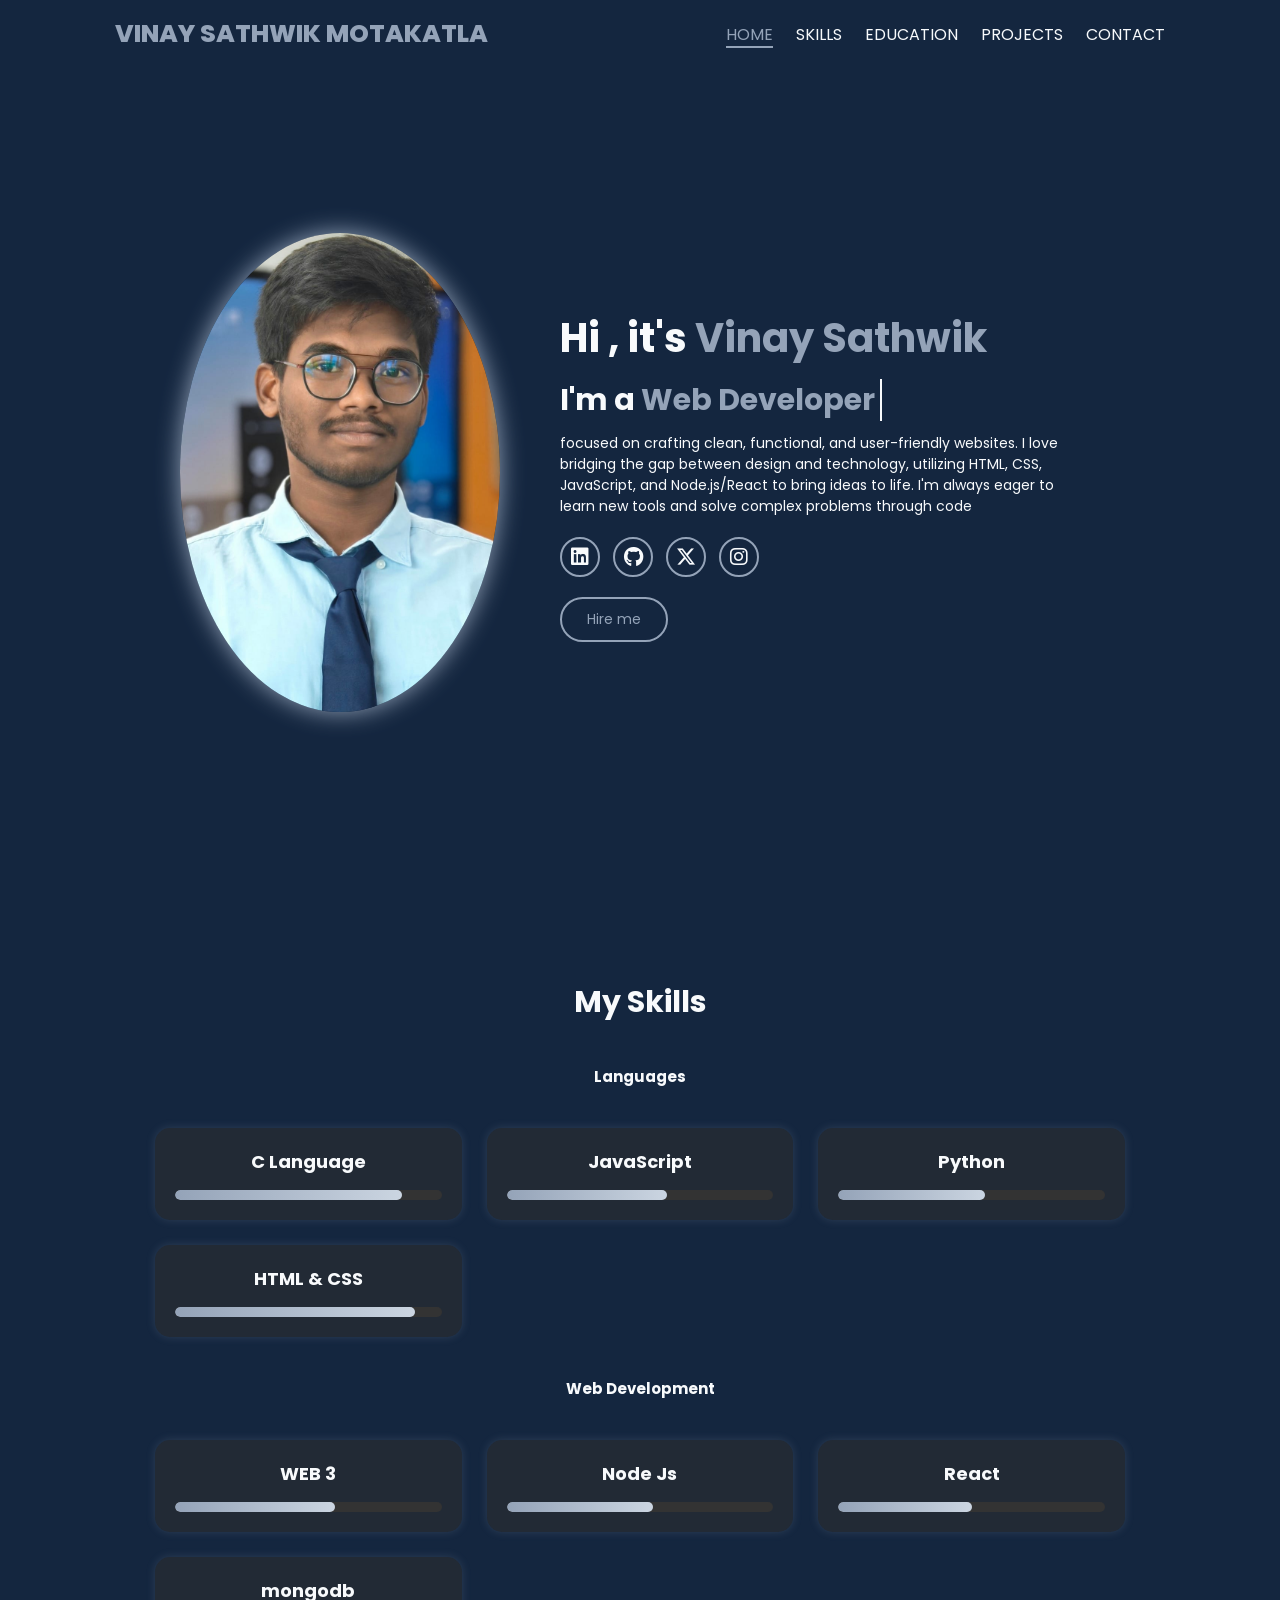
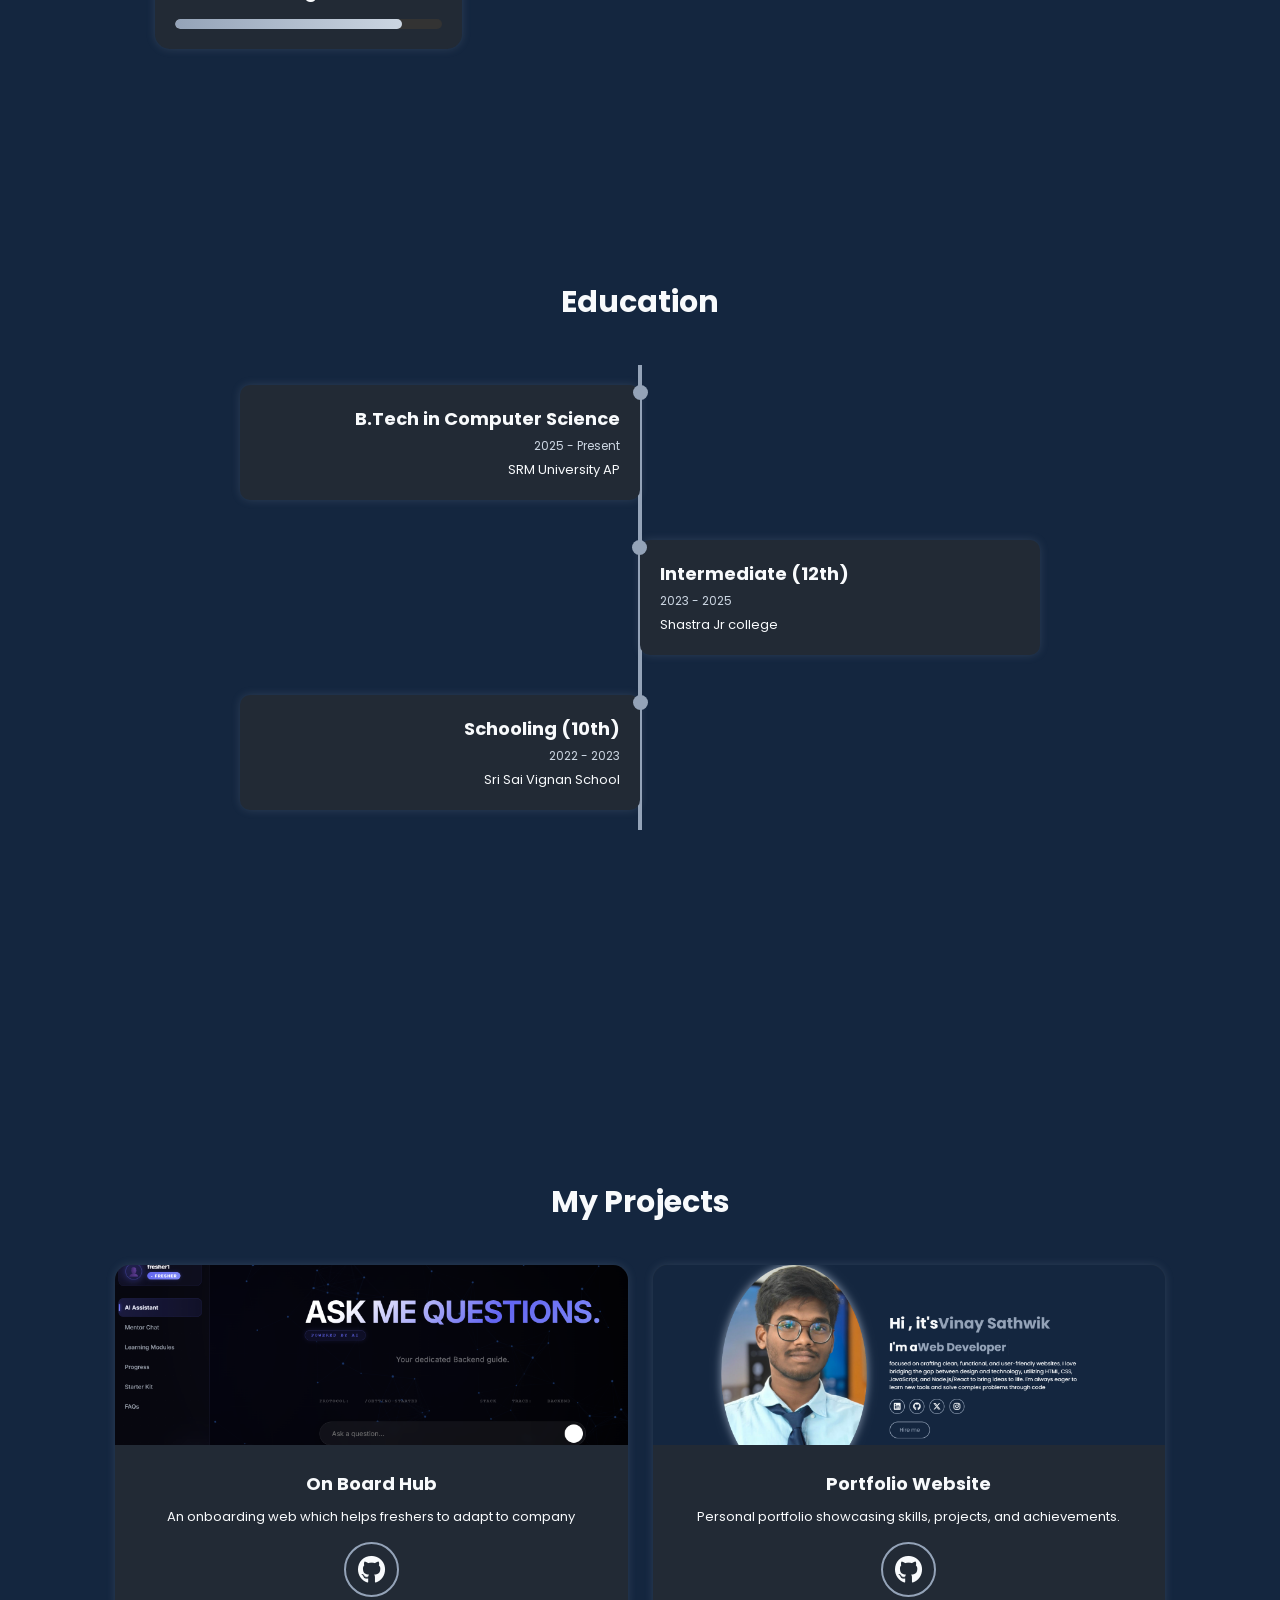
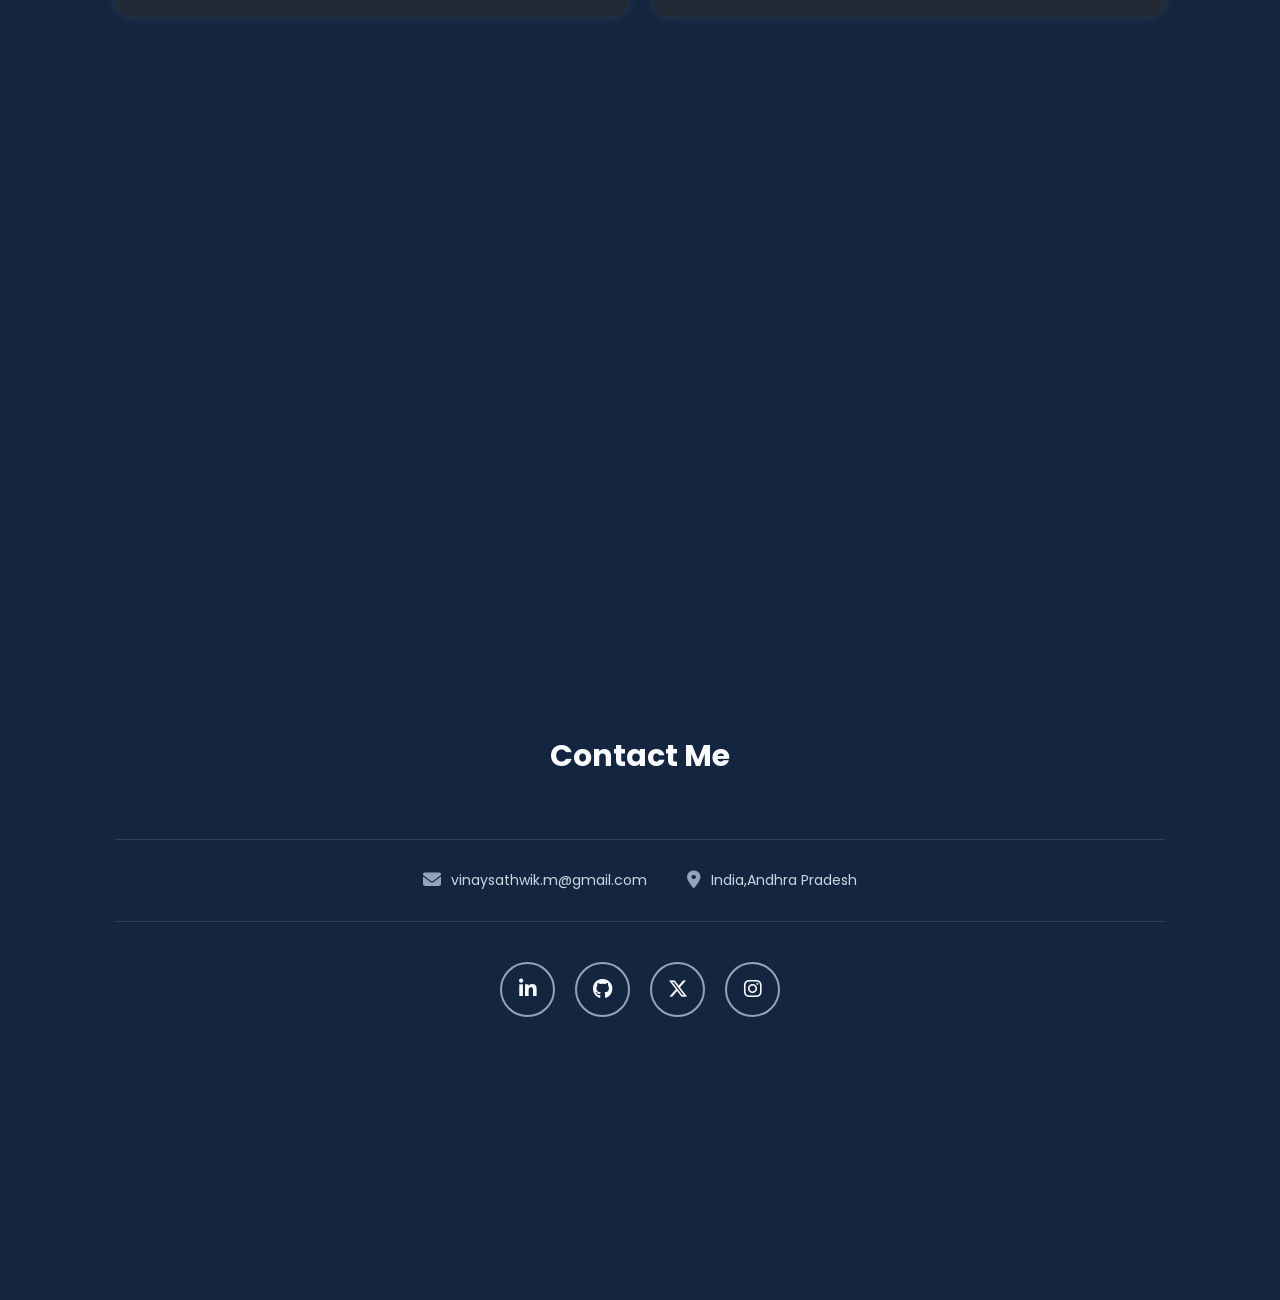
==== home.html @ af3726bc "adding portfolio" ====
<!DOCTYPE html>
<html lang="en">

<head>
    <meta charset="UTF-8">
    <meta name="viewport" content="width=device-width">
    <link href="https://fonts.googleapis.com/css2?family=Poppins:wght@300;400;500;600;700;800&display=swap"
        rel="stylesheet">
    <link rel="stylesheet" href="style.css">
    <link rel="stylesheet" href="https://cdnjs.cloudflare.com/ajax/libs/font-awesome/6.5.1/css/all.min.css">
    <title>VINAYSATHWIK_portfolio</title>
</head>

<body>
    <header>
        <a href="index.html" class="logo">VINAY SATHWIK MOTAKATLA</a>
        <i class="fa-solid fa-bars" id="menu-icon"></i>
        <nav class="navbar">
            <a href="#home" class="active">HOME</a>
            <a href="#skills">SKILLS</a>
            <a href="#education">EDUCATION</a>
            <a href="#projects">PROJECTS</a>
            <a href="#contact">CONTACT</a>
        </nav>
    </header>
    <section class="home" id="home">
        <div class="home-img">
            <img class="img" src="PASS.jpeg" alt="">
        </div>
        <div class="home-content">
            <h1>Hi , it's <span>Vinay Sathwik</span></h1>
            <h3 class="typing-text">I'm a <span></spa></h3>
            <p>focused on crafting clean, functional, and user-friendly websites. I love bridging the gap between design
                and technology, utilizing HTML, CSS, JavaScript, and Node.js/React to bring ideas to life. I'm always
                eager to learn new tools and solve complex problems through code</p>
            <div class="social-icon">
                <a href="https://www.linkedin.com/in/motakatla-vinay-sathwik-387b94392/"><i class="fa-brands fa-linkedin"></i></a>
                <a href="https://github.com/vinaysathwik-ai"><i class="fa-brands fa-github"></i></a>
                <a href="https://x.com/VinaySathwik975"><i class="fa-brands fa-x-twitter"></i></a>
                <a href="https://www.instagram.com/vinay_sathwik_m/"><i class="fa-brands fa-instagram"></i></a>
            </div>
            <a href="https://www.linkedin.com/in/motakatla-vinay-sathwik-387b94392/" class="btn">Hire me</a>
        </div>
    </section>
    <section class="skills animate-on-scroll" id="skills">
        <h1 class="heading">My Skills</h1>
        <h1>Languages</h1>
        <div class="skills-container">

            <div class="skill-card">
                <h3>C Language</h3>
                <div class="progress-bar">
                    <div class="progress" style="width: 85%;"></div>
                </div>
            </div>

            <div class="skill-card">
                <h3>JavaScript</h3>
                <div class="progress-bar">
                    <div class="progress" style="width: 60%;"></div>
                </div>
            </div>

            <div class="skill-card">
                <h3>Python</h3>
                <div class="progress-bar">
                    <div class="progress" style="width: 55%;"></div>
                </div>
            </div>

            <div class="skill-card">
                <h3>HTML & CSS</h3>
                <div class="progress-bar">
                    <div class="progress" style="width: 90%;"></div>
                </div>
            </div>

        </div>
        <h1>Web Development</h1>
        <div class="skills-container">

            <div class="skill-card">
                <h3>WEB 3</h3>
                <div class="progress-bar">
                    <div class="progress" style="width: 60%;"></div>
                </div>
            </div>

            <div class="skill-card">
                <h3>Node Js</h3>
                <div class="progress-bar">
                    <div class="progress" style="width: 55%;"></div>
                </div>
            </div>

            <div class="skill-card">
                <h3>React</h3>
                <div class="progress-bar">
                    <div class="progress" style="width: 50%;"></div>
                </div>
            </div>

            <div class="skill-card">
                <h3>mongodb</h3>
                <div class="progress-bar">
                    <div class="progress" style="width: 85%;"></div>
                </div>
            </div>

        </div>
    </section>
    <section class="education animate-on-scroll" id="education">
        <h1 class="heading">Education</h1>

        <div class="timeline">

            <div class="timeline-item">
                <div class="timeline-content">
                    <h3>B.Tech in Computer Science</h3>
                    <span>2025 - Present</span>
                    <p>SRM University AP</p>
                </div>
            </div>

            <div class="timeline-item">
                <div class="timeline-content">
                    <h3>Intermediate (12th)</h3>
                    <span>2023 - 2025</span>
                    <p>Shastra Jr college</p>
                </div>
            </div>

            <div class="timeline-item">
                <div class="timeline-content">
                    <h3>Schooling (10th)</h3>
                    <span>2022 - 2023</span>
                    <p>Sri Sai Vignan School</p>
                </div>
            </div>

        </div>
    </section>
    <section class="projects animate-on-scroll" id="projects">
        <h1 class="heading">My Projects</h1>

        <div class="projects-container">

            <div class="project-card">
                <img src="image copy 2.png" alt="">
                <div class="project-content">
                    <h3>On Board Hub</h3>
                    <p>An onboarding web which helps freshers to adapt to company</p>
                    <div class="project-buttons">
                        <a href="#" class="github-btn"><i class="fa-brands fa-github"></i></a>
                    </div>
                </div>
            </div>

            <div class="project-card">
                <img src="image.png" alt="">
                <div class="project-content">
                    <h3>Portfolio Website</h3>
                    <p>Personal portfolio showcasing skills, projects, and achievements.</p>
                    <div class="project-buttons">
                        <a href="#" class="github-btn"><i class="fa-brands fa-github"></i></a>
                    </div>
                </div>
            </div>

        </div>
    </section>
    <section class="contact animate-on-scroll" id="contact">
        <h1 class="heading">Contact Me</h1>
        <div class="contact-bottom">

            <div class="contact-box">
                <i class="fa-solid fa-envelope"></i>
                <p>vinaysathwik.m@gmail.com</p>
            </div>

            <div class="contact-box">
                <i class="fa-solid fa-location-dot"></i>
                <p>India,Andhra Pradesh</p>
            </div>

        </div>
        <div class="contact-social">
            <a href="https://www.linkedin.com/in/motakatla-vinay-sathwik-387b94392/"><i class="fa-brands fa-linkedin-in"></i></a>
            <a href="https://github.com/vinaysathwik-ai"><i class="fa-brands fa-github"></i></a>
            <a href="https://x.com/VinaySathwik975"><i class="fa-brands fa-x-twitter"></i></a>
            <a href="https://www.instagram.com/vinay_sathwik_m/"><i class="fa-brands fa-instagram"></i></a>
        </div>
    </section>
    <script>
        // Scroll reveal animations
        const observer = new IntersectionObserver((entries) => {
            entries.forEach((entry) => {
                if (entry.isIntersecting) {
                    entry.target.classList.add('show-animate');
                }
            });
        });

        const hiddenElements = document.querySelectorAll('.animate-on-scroll');
        hiddenElements.forEach((el) => observer.observe(el));

        // Dynamic Active Nav Link
        let sections = document.querySelectorAll('section');
        let navLinks = document.querySelectorAll('header nav a');
        let menuIcon = document.querySelector('#menu-icon');
        let navbar = document.querySelector('.navbar');

        menuIcon.onclick = () => {
            menuIcon.classList.toggle('fa-xmark');
            navbar.classList.toggle('active');
        };

        window.onscroll = () => {
            let top = window.scrollY;

            // Close mobile menu on scroll
            menuIcon.classList.remove('fa-xmark');
            navbar.classList.remove('active');

            sections.forEach(sec => {
                let offset = sec.offsetTop - 200; // offset slightly to trigger right before it centers
                let height = sec.offsetHeight;
                let id = sec.getAttribute('id');

                if (top >= offset && top < offset + height) {
                    navLinks.forEach(links => {
                        links.classList.remove('active');
                    });

                    let activeLink = document.querySelector('header nav a[href*=' + id + ']');
                    if (activeLink) {
                        activeLink.classList.add('active');
                    }
                }
            });
        };
    </script>
</body>

</html>
---- style.css ----
/* RESET */
:root {
    --bg-color: #14263f; /* Deep slate mist */
    --second-bg-color: #222a35; /* Slate gray mist */
    --text-color: #F8FAFC; /* Platinum var(--text-color) */
    --main-color: #94A3B8; /* Platinum */
    --secondary-color: #CBD5E1; /* Light platinum */
    --glow-color: rgba(148, 163, 184, 0.6);
    --card-glow: rgba(148, 163, 184, 0.2);
    --border-color: #334155;
}

* {
    margin: 0;
    padding: 0;
    box-sizing: border-box;
    text-decoration: none;
    border: none;
    outline: none;
    font-family: "Poppins", sans-serif;
}

html {
    font-size: 62.5%;
    scroll-behavior: smooth;
}

body {
    width: 100%;
    min-height: 100vh;
    overflow-x: hidden;
    background-color: var(--bg-color);
    color: var(--text-color);
}

/* ANIMATIONS */
@keyframes slideDownHead {
    0% { opacity: 0; transform: translateY(-30px); }
    100% { opacity: 1; transform: translateY(0); }
}

@keyframes slideInLeft {
    0% { opacity: 0; transform: translateX(-50px); }
    100% { opacity: 1; transform: translateX(0); }
}

@keyframes fadeRight {
    0% { opacity: 0; transform: translateX(-50px); }
    100% { opacity: 1; transform: translateX(0); }
}

@keyframes fadeLeft {
    0% { opacity: 0; transform: translateX(50px); }
    100% { opacity: 1; transform: translateX(0); }
}

@keyframes zoomInLoad {
    0% { opacity: 0; transform: scale(0.6); }
    100% { opacity: 1; transform: scale(1); }
}

/* HEADER */
header {
    position: fixed;
    top: 0;
    left: 0;
    width: 100%;
    padding: 1.5rem 9%;
    background-color: var(--bg-color);
    display: flex;
    justify-content: space-between;
    align-items: center;
    z-index: 100;
}

#menu-icon {
    font-size: 3.6rem;
    color: var(--text-color);
    cursor: pointer;
    display: none;
}

.logo {
    font-size: 2.5rem;
    color: var(--main-color);
    font-weight: 800;
    transition: 0.3s;
    opacity: 0;
    animation: slideInLeft 1s ease forwards;
}

.logo:hover {
    color: #0093fc;
    transform: scale(1.1);
}

nav a {
    font-size: 1.6rem;
    color: var(--text-color);
    margin-left: 2rem;
    transition: 0.3s;
    opacity: 0;
    animation: slideDownHead 0.5s ease forwards;
}

nav a:nth-child(1) { animation-delay: 0.1s; }
nav a:nth-child(2) { animation-delay: 0.2s; }
nav a:nth-child(3) { animation-delay: 0.3s; }
nav a:nth-child(4) { animation-delay: 0.4s; }
nav a:nth-child(5) { animation-delay: 0.5s; }

nav a:hover,
nav a.active {
    color: var(--main-color);
    border-bottom: 2px solid var(--main-color);
}

/* SECTION */
section {
    min-height: 100vh;
    padding: 10rem 9% 5rem;
}

/* HOME */
.home {
    display: flex;
    justify-content: center;
    align-items: center;
    gap: 6rem;
}

.home-content h1 {
    font-size: 4rem;
    opacity: 0;
    animation: fadeRight 1s ease forwards;
    animation-delay: 0.5s;
}

.home-content h3 {
    font-size: 3rem;
    margin: 1rem 0;
    opacity: 0;
    animation: fadeLeft 1s ease forwards;
    animation-delay: 0.8s;
}

.home-content p {
    font-size: 1.4rem;
    max-width: 500px;
    opacity: 0;
    animation: fadeRight 1s ease forwards;
    animation-delay: 1.1s;
}

span {
    color: var(--main-color);
}

/* IMAGE */
.home-img img {
    width: 25vw;
    margin-left: -4rem;
    border-radius: 50%;
    box-shadow: 0 0 25px var(--main-color);
    transition: 0.3s;
    opacity: 0;
    animation: zoomInLoad 1s ease forwards;
    animation-delay: 0.3s;
}

.home-img img:hover {
    transform: scale(1.05);
}

/* SOCIAL ICONS */
.social-icon a {
    display: inline-flex;
    justify-content: center;
    align-items: center;
    width: 4rem;
    height: 4rem;
    border: 2px solid var(--main-color);
    border-radius: 50%;
    margin: 2rem 1rem 2rem 0;
    color: var(--text-color);
    font-size: 2rem;
    transition: 0.3s;
    opacity: 0;
    animation: zoomInLoad 1s ease forwards;
}

.social-icon a:nth-child(1) { animation-delay: 1.4s; }
.social-icon a:nth-child(2) { animation-delay: 1.5s; }
.social-icon a:nth-child(3) { animation-delay: 1.6s; }
.social-icon a:nth-child(4) { animation-delay: 1.7s; }

.social-icon a:hover {
    background-color: var(--main-color);
    color: var(--bg-color);
    transform: translateY(-5px) scale(1.2);
    box-shadow: 0 0 20px var(--main-color);
}

/* BUTTON */
.btn {
    display: inline-block;
    padding: 1rem 2.5rem;
    border-radius: 4rem;
    border: 2px solid var(--main-color);
    color: var(--main-color);
    font-size: 1.4rem;
    transition: 0.3s;
    opacity: 0;
    animation: fadeRight 1s ease forwards;
    animation-delay: 2s;
}

.btn:hover {
    background-color: var(--main-color);
    color: var(--bg-color);
    box-shadow: 0 0 20px var(--main-color);
}

/* TYPING TEXT */
.typing-text span::before {
    content: "Web Developer";
    color: var(--main-color);
}

.typing-text span::after {
    content: "";
    border-left: 2px solid var(--text-color);
    margin-left: 5px;
    animation: cursor 0.8s infinite;
}

@keyframes cursor {
    50% {
        border-color: transparent;
    }
}


/* RESPONSIVE */
@media (max-width: 1200px) {
    html {
        font-size: 55%;
    }
}

@media (max-width: 995px) {
    header {
        padding: 2rem 5%;
    }

    .home {
        flex-direction: column;
        text-align: center;
        gap: 2rem;
    }

    .home-img img {
        width: 50vw;
        margin-left: 0;
        margin-top: 7rem;
    }

    #menu-icon {
        display: block;
    }

    .navbar {
        position: absolute;
        top: 100%;
        left: 0;
        width: 100%;
        padding: 1rem 3%;
        background: rgba(0, 0, 0, 0.95);
        border-top: 1px solid rgba(255, 255, 255, 0.2);
        box-shadow: 0 0.5rem 1rem rgba(0, 0, 0, 0.1);
        display: none;
    }

    .navbar.active {
        display: block;
    }

    .navbar a {
        display: block;
        font-size: 2rem;
        margin: 3rem 0;
        text-align: center;
        animation: none;
        opacity: 1;
    }
}

@media (max-width: 768px) {
    html {
        font-size: 50%;
    }

}
/* SKILLS SECTION */
.skills {
    padding: 8rem 9%;
    background:var(--bg-color);
    text-align: center;
}

.heading {
    font-size: 3rem;
    margin-bottom: 4rem;
}

/* GRID LAYOUT */
.skills-container {
    display: grid;
    grid-template-columns: repeat(auto-fit, minmax(250px, 1fr));
    gap: 2.5rem;
    padding:4rem;
}

/* SKILL CARD */
.skill-card {
    background: var(--second-bg-color);
    padding: 2rem;
    border-radius: 1.5rem;
    transition: 0.3s ease;
    box-shadow: 0 0 10px var(--card-glow);
    position: relative;
    overflow: hidden;
}

/* HOVER EFFECT */
.skill-card:hover {
    transform: translateY(-10px) scale(1.03);
    box-shadow: 0 0 25px var(--glow-color);
}

/* TEXT */
.skill-card h3 {
    font-size: 1.8rem;
    margin-bottom: 1.5rem;
}

/* PROGRESS BAR */
.progress-bar {
    width: 100%;
    height: 10px;
    background: #333;
    border-radius: 10px;
    overflow: hidden;
}

/* PROGRESS FILL */
.progress {
    height: 100%;
    background: linear-gradient(90deg, var(--main-color), var(--secondary-color));
    border-radius: 10px;
    transition: width 1s ease-in-out;
}

/* ANIMATION ON LOAD */
.skill-card {
    opacity: 0;
    transform: translateY(30px);
    animation: fadeUp 1s ease forwards;
}

.skill-card:nth-child(1) { animation-delay: 0.2s; }
.skill-card:nth-child(2) { animation-delay: 0.4s; }
.skill-card:nth-child(3) { animation-delay: 0.6s; }
.skill-card:nth-child(4) { animation-delay: 0.8s; }

@keyframes fadeUp {
    to {
        opacity: 1;
        transform: translateY(0);
    }
}
/* EDUCATION SECTION */
.education {
    padding: 8rem 9%;
    background: var(--bg-color);
    text-align: center;
}

.education .heading {
    font-size: 3rem;
    margin-bottom: 4rem;
}

/* TIMELINE */
.timeline {
    position: relative;
    max-width: 800px;
    margin: auto;
}

/* LINE */
.timeline::before {
    content: "";
    position: absolute;
    width: 4px;
    background: var(--main-color);
    top: 0;
    bottom: 0;
    left: 50%;
    transform: translateX(-50%);
}

/* ITEM */
.timeline-item {
    padding: 2rem 0;
    position: relative;
    width: 50%;
}

/* LEFT SIDE */
.timeline-item:nth-child(odd) {
    left: 0;
    text-align: right;
}

/* RIGHT SIDE */
.timeline-item:nth-child(even) {
    left: 50%;
    text-align: left;
}

/* CONTENT BOX */
.timeline-content {
    background: var(--second-bg-color);
    padding: 2rem;
    border-radius: 1rem;
    position: relative;
    box-shadow: 0 0 10px var(--card-glow);
    transition: 0.3s;
}

.timeline-content:hover {
    transform: scale(1.05);
    box-shadow: 0 0 20px var(--glow-color);
}

/* DOT */
.timeline-item::before {
    content: "";
    position: absolute;
    width: 15px;
    height: 15px;
    background: var(--main-color);
    border-radius: 50%;
    top: 20px;
    z-index: 1;
}

.timeline-item:nth-child(odd)::before {
    right: -8px;
}

.timeline-item:nth-child(even)::before {
    left: -8px;
}

/* TEXT */
.timeline-content h3 {
    font-size: 1.8rem;
    margin-bottom: 0.5rem;
}

.timeline-content span {
    font-size: 1.2rem;
    color: var(--secondary-color);
}

.timeline-content p {
    font-size: 1.3rem;
    margin-top: 0.5rem;
}

/* RESPONSIVE */
@media (max-width: 768px) {
    .timeline::before {
        left: 10px;
    }

    .timeline-item {
        width: 100%;
        padding-left: 3rem;
        text-align: left;
    }

    .timeline-item:nth-child(even) {
        left: 0;
    }

    .timeline-item:nth-child(odd) {
        left: 0;
    }

    .timeline-item::before {
        left: 0;
    }
}
/* PROJECTS SECTION */
.projects {
    padding: 8rem 9%;
    background: var(--bg-color);
    text-align: center;
}

.projects .heading {
    font-size: 3rem;
    margin-bottom: 4rem;
}

/* GRID */
.projects-container {
    display: grid;
    justify-content: center;
    grid-template-columns: repeat(auto-fit, minmax(280px, 1fr));
    gap: 2.5rem;
}

/* CARD */
.project-card {
    background: var(--second-bg-color);
    border-radius: 1.5rem;
    overflow: hidden;
    transition: 0.3s ease;
    box-shadow: 0 0 10px var(--card-glow);
}

/* IMAGE */
.project-card img {
    width: 100%;
    height: 180px;
    object-fit: cover;
}

/* CONTENT */
.project-content {
    padding: 2rem;
}

.project-content h3 {
    font-size: 1.8rem;
    margin-bottom: 1rem;
}

.project-content p {
    font-size: 1.3rem;
    margin-bottom: 1.5rem;
}

/* BUTTONS */
.project-buttons {
    display: flex;
    justify-content: center;
}

.github-btn {
    display: inline-flex;
    justify-content: center;
    align-items: center;
    width: 5.5rem;
    height: 5.5rem;
    border: 2px solid var(--main-color);
    border-radius: 50%;
    color: var(--text-color);
    font-size: 2.8rem;
    transition: 0.3s;
}

.github-btn:hover {
    background-color: var(--main-color);
    color: var(--bg-color);
    transform: translateY(-5px) scale(1.1);
    box-shadow: 0 0 20px var(--main-color);
}

/* HOVER EFFECT */
.project-card:hover {
    transform: translateY(-10px) scale(1.03);
    box-shadow: 0 0 25px var(--glow-color);
}

/* RESPONSIVE */
@media (max-width: 768px) {
    .project-card img {
        height: 150px;
    }
}
/* CONTACT SECTION */
.contact {
    text-align: center;
    background: var(--bg-color);
    display: flex;
    flex-direction: column;
    justify-content: center;
}

/* CONTACT BOTTOM STRIP */
.contact-bottom {
    margin-top: 2rem;
    padding: 3rem 0;
    border-top: 1px solid var(--border-color);
    border-bottom: 1px solid var(--border-color);

    display: flex;
    justify-content: center;
    flex-wrap: wrap;
    gap: 4rem;
}

/* BOX */
.contact-box {
    display: flex;
    align-items: center;
    gap: 1rem;
    color: var(--secondary-color);
    font-size: 1.4rem;
    transition: 0.3s;
}

/* ICON */
.contact-box i {
    font-size: 1.8rem;
    color: var(--main-color);
}

/* HOVER */
.contact-box:hover {
    color: var(--text-color);
    transform: translateY(-3px);
}
/* SOCIAL ICONS BOTTOM */
.contact-social {
    margin-top: 4rem;
    display: flex;
    justify-content: center;
    gap: 2rem;
}

/* CIRCLE ICON */
.contact-social a {
    display: flex;
    justify-content: center;
    align-items: center;

    width: 55px;
    height: 55px;

    border: 2px solid var(--main-color);
    border-radius: 50%;

    font-size: 2rem;
    color: var(--text-color);

    transition: 0.3s ease;
}

/* HOVER EFFECT */
.contact-social a:hover {
    background-color: var(--main-color);
    color: var(--bg-color);
    transform: scale(1.1);
    box-shadow: 0 0 20px var(--main-color);
}

/* SCROLL ANIMATIONS */
.animate-on-scroll {
    opacity: 0;
    transform: translateY(50px);
    transition: all 1s ease-out;
}

.show-animate {
    opacity: 1;
    transform: translateY(0);
}
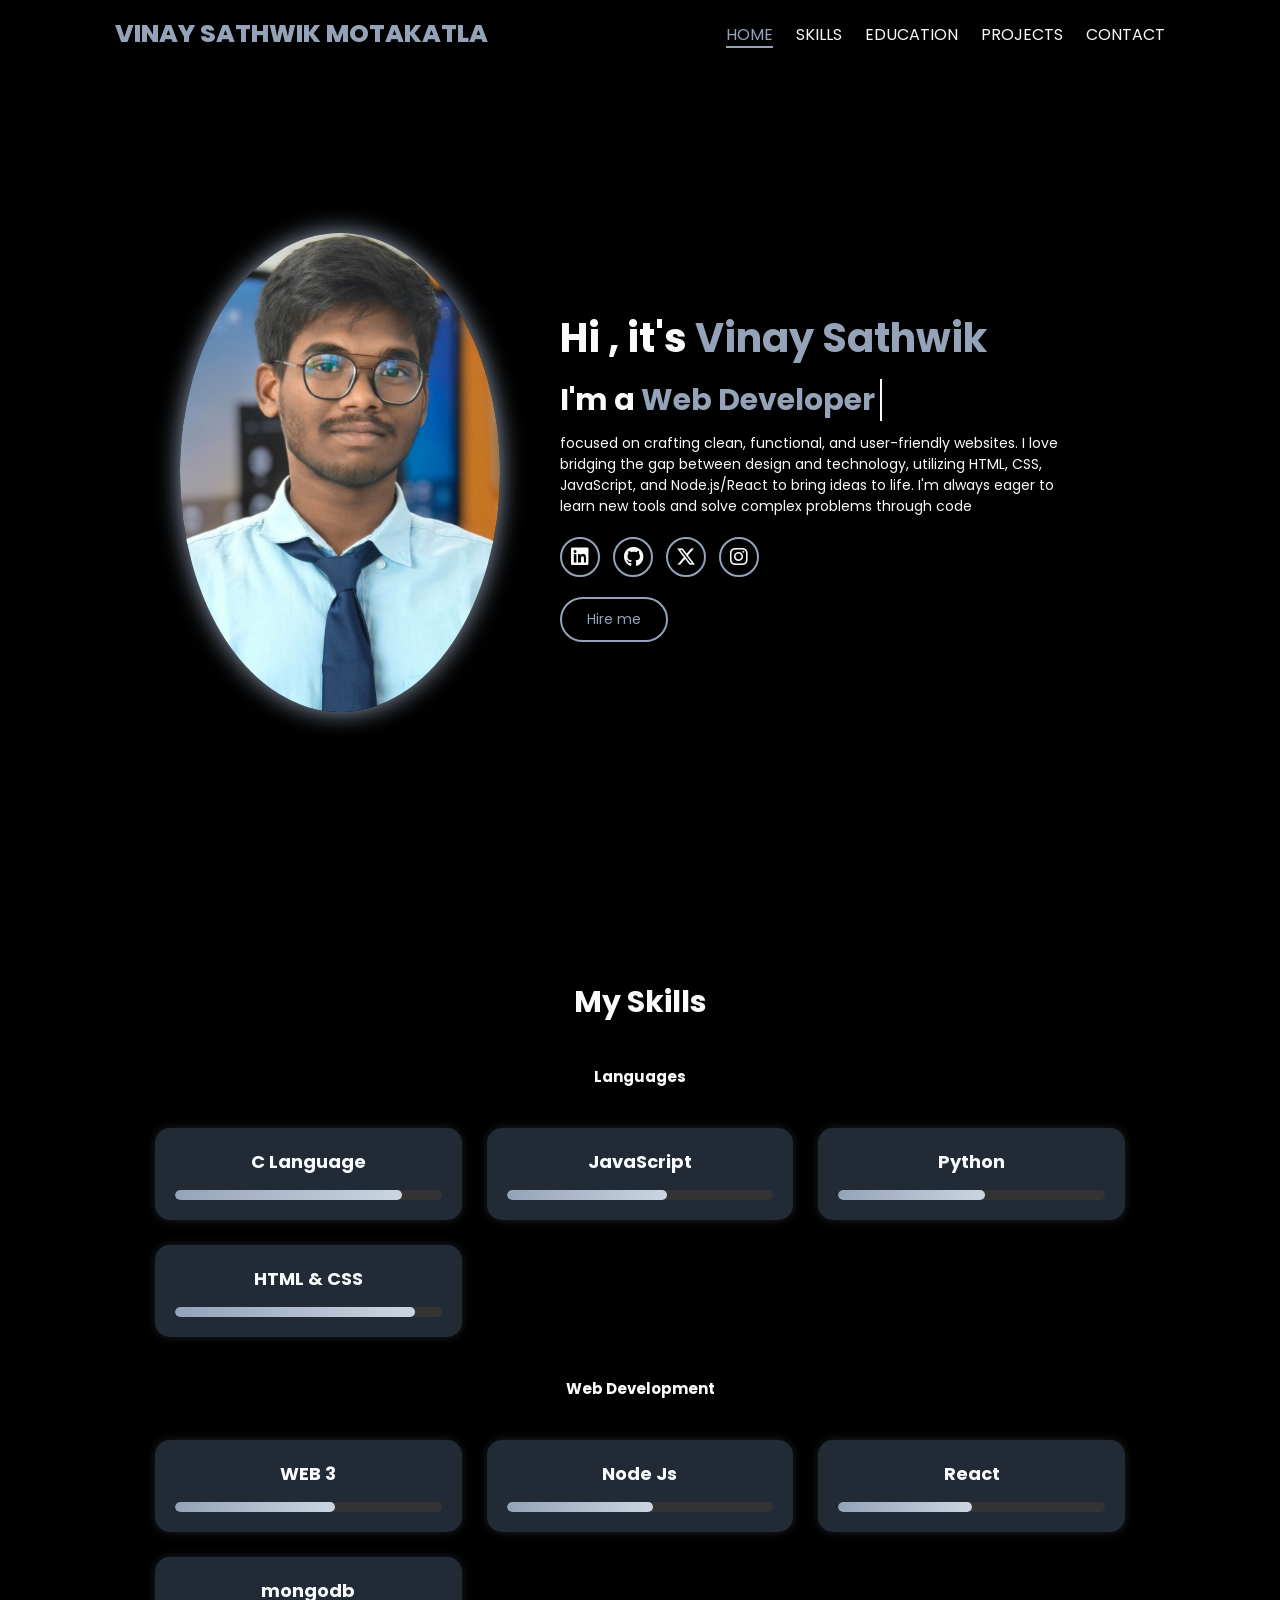
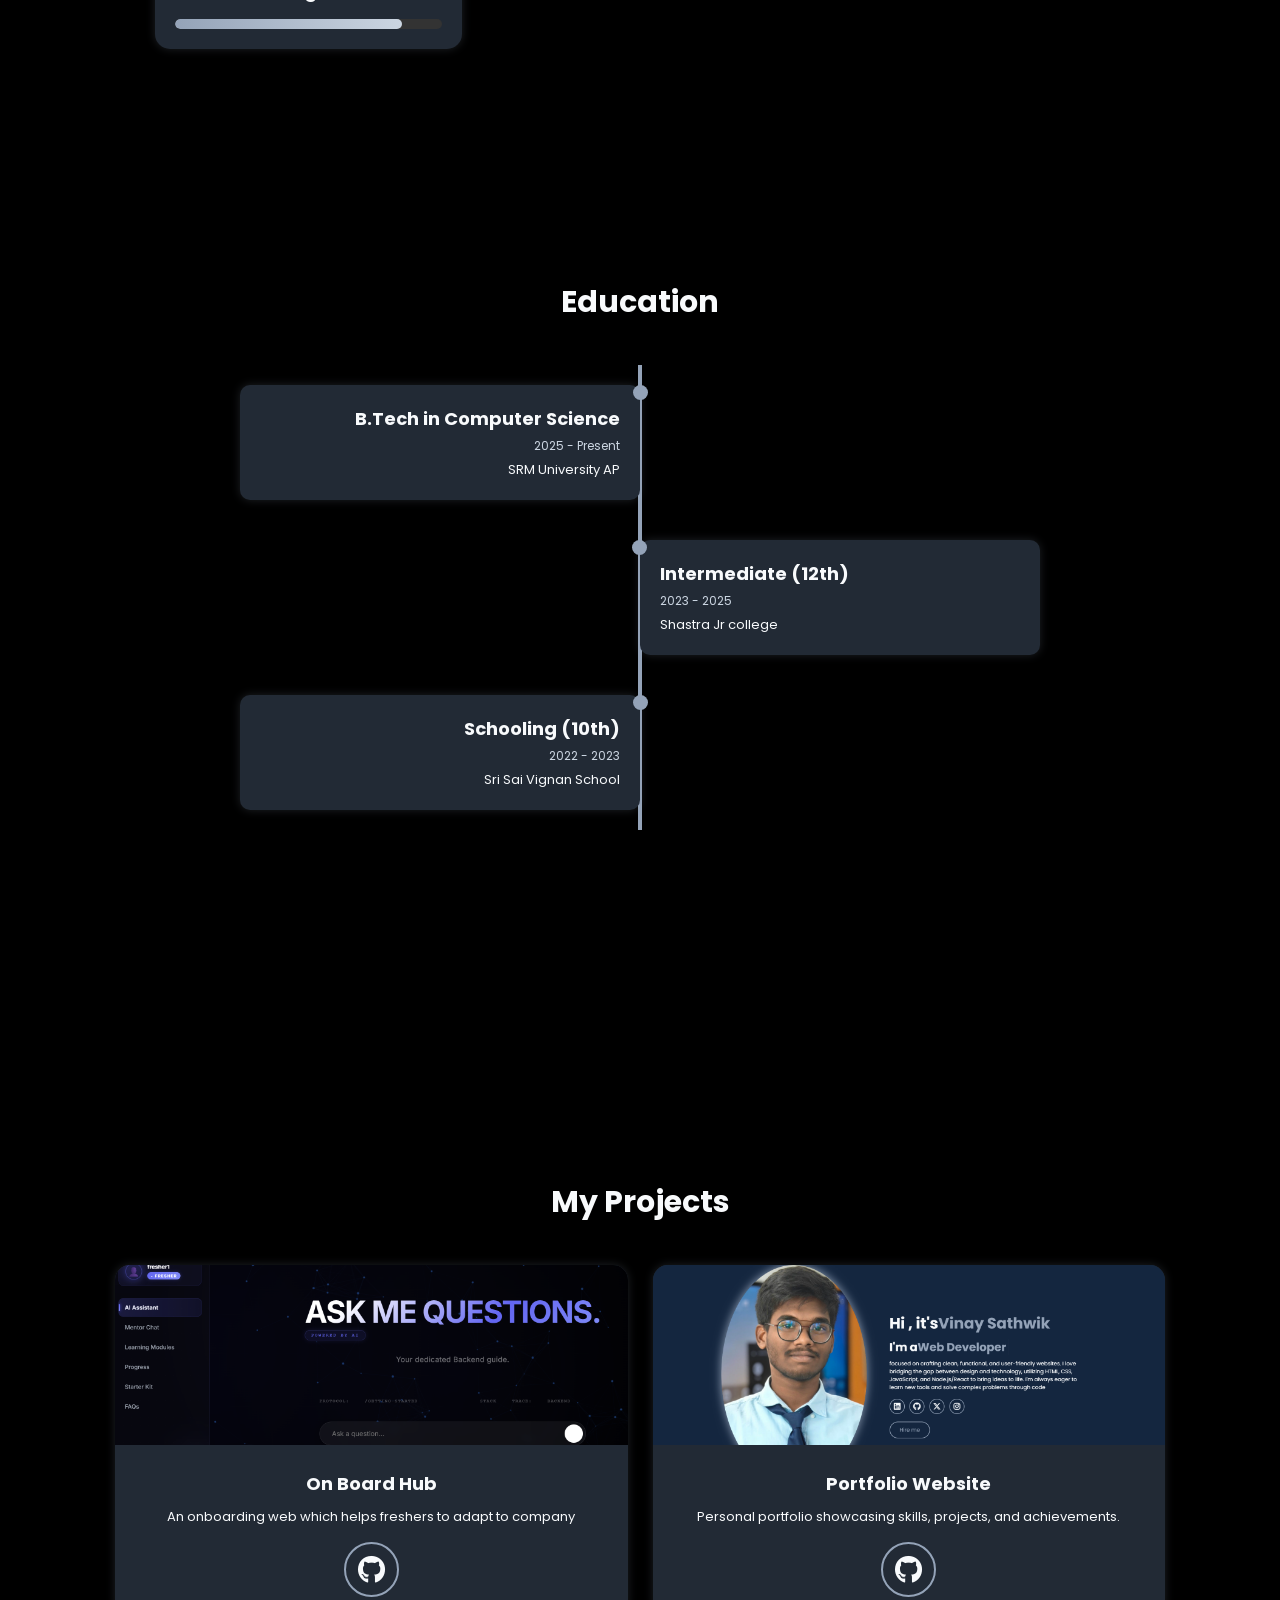
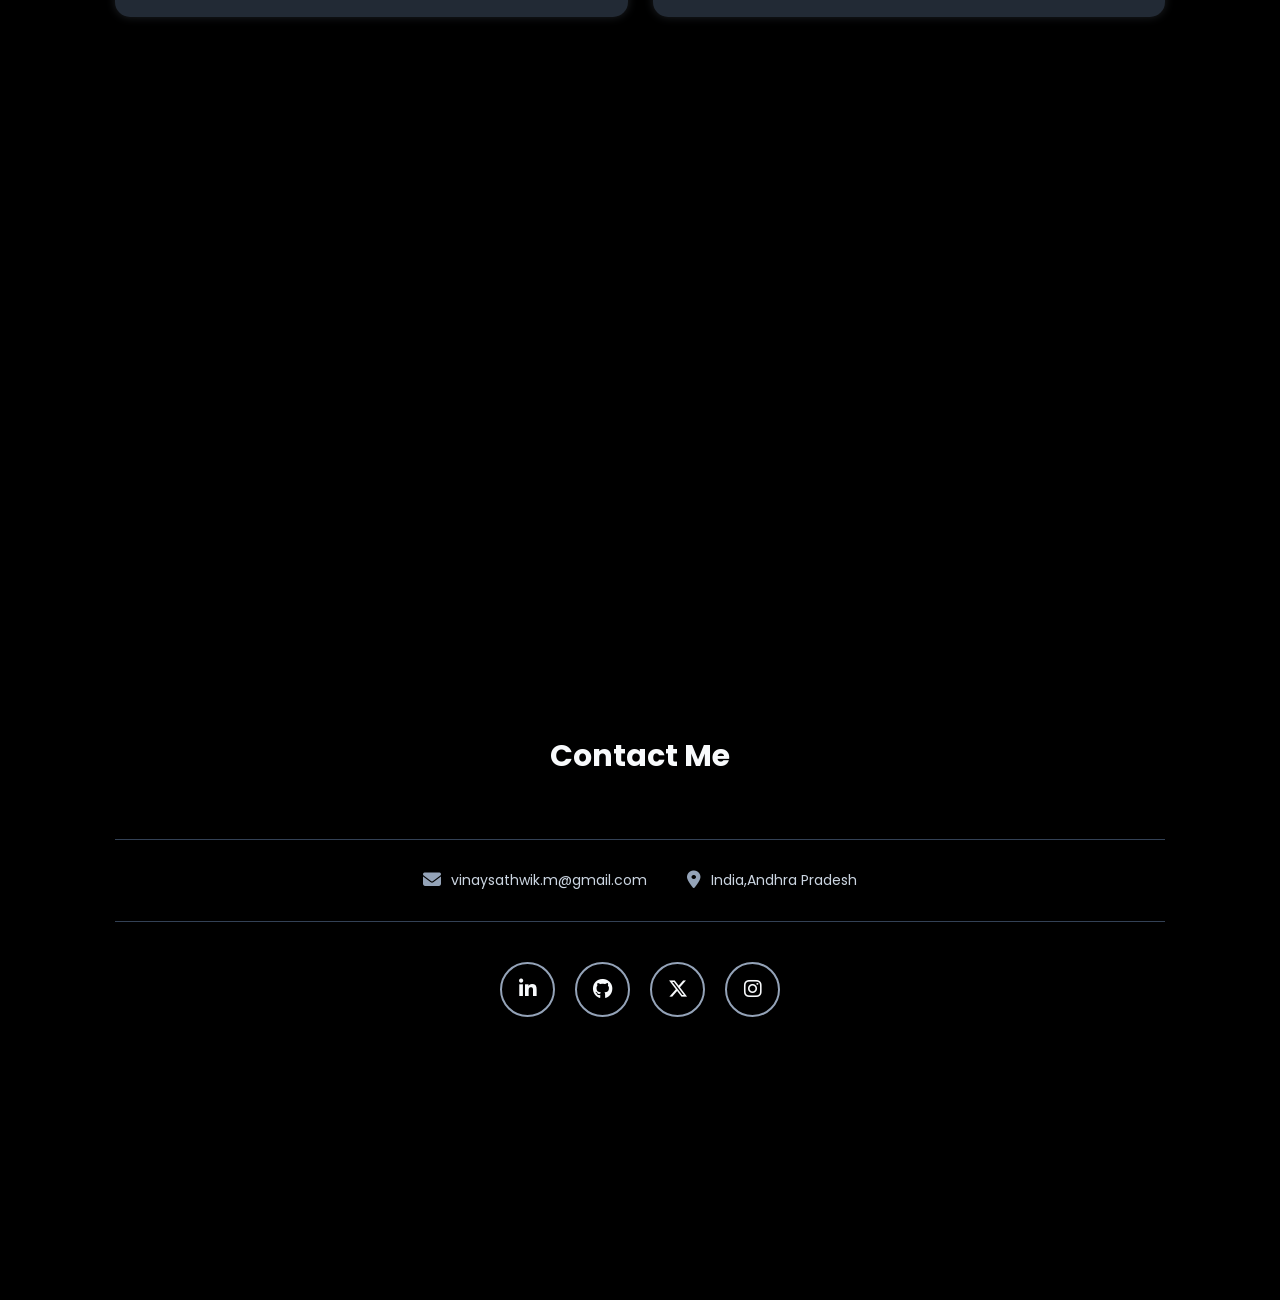
==== commit 9ba07635: "added pluse check" ====
--- a/home.html
+++ b/home.html
@@ -2,6 +2,15 @@
 <html lang="en">
 
 <head>
+    <script src="http://localhost:3000/pulsecheck.js" async></script>
+<script>
+  window.addEventListener('load', function() {
+    PulseCheck.init({
+      apiKey: "proj_demo_key_12345",
+      threshold: 200   // flag anything slower than 200ms
+    });
+  });
+</script>
     <meta charset="UTF-8">
     <meta name="viewport" content="width=device-width">
     <link href="https://fonts.googleapis.com/css2?family=Poppins:wght@300;400;500;600;700;800&display=swap"
--- a/style.css
+++ b/style.css
@@ -1,8 +1,8 @@
-/* RESET */
+/* RESET & VARIABLES */
 :root {
-    --bg-color: #14263f; /* Deep slate mist */
+    --bg-color: #000000; /* Deep slate mist */
     --second-bg-color: #222a35; /* Slate gray mist */
-    --text-color: #F8FAFC; /* Platinum var(--text-color) */
+    --text-color: #F8FAFC; /* Platinum */
     --main-color: #94A3B8; /* Platinum */
     --secondary-color: #CBD5E1; /* Light platinum */
     --glow-color: rgba(148, 163, 184, 0.6);
@@ -44,11 +44,6 @@
     100% { opacity: 1; transform: translateX(0); }
 }
 
-@keyframes fadeRight {
-    0% { opacity: 0; transform: translateX(-50px); }
-    100% { opacity: 1; transform: translateX(0); }
-}
-
 @keyframes fadeLeft {
     0% { opacity: 0; transform: translateX(50px); }
     100% { opacity: 1; transform: translateX(0); }
@@ -57,6 +52,17 @@
 @keyframes zoomInLoad {
     0% { opacity: 0; transform: scale(0.6); }
     100% { opacity: 1; transform: scale(1); }
+}
+
+@keyframes cursor {
+    50% { border-color: transparent; }
+}
+
+@keyframes fadeUp {
+    to {
+        opacity: 1;
+        transform: translateY(0);
+    }
 }
 
 /* HEADER */
@@ -115,13 +121,13 @@
     border-bottom: 2px solid var(--main-color);
 }
 
-/* SECTION */
+/* BASE SECTION */
 section {
     min-height: 100vh;
     padding: 10rem 9% 5rem;
 }
 
-/* HOME */
+/* HOME SECTION */
 .home {
     display: flex;
     justify-content: center;
@@ -132,7 +138,7 @@
 .home-content h1 {
     font-size: 4rem;
     opacity: 0;
-    animation: fadeRight 1s ease forwards;
+    animation: slideInLeft 1s ease forwards;
     animation-delay: 0.5s;
 }
 
@@ -148,7 +154,7 @@
     font-size: 1.4rem;
     max-width: 500px;
     opacity: 0;
-    animation: fadeRight 1s ease forwards;
+    animation: slideInLeft 1s ease forwards;
     animation-delay: 1.1s;
 }
 
@@ -156,7 +162,6 @@
     color: var(--main-color);
 }
 
-/* IMAGE */
 .home-img img {
     width: 25vw;
     margin-left: -4rem;
@@ -172,7 +177,7 @@
     transform: scale(1.05);
 }
 
-/* SOCIAL ICONS */
+/* SOCIAL ICONS & BUTTONS */
 .social-icon a {
     display: inline-flex;
     justify-content: center;
@@ -201,7 +206,6 @@
     box-shadow: 0 0 20px var(--main-color);
 }
 
-/* BUTTON */
 .btn {
     display: inline-block;
     padding: 1rem 2.5rem;
@@ -211,7 +215,7 @@
     font-size: 1.4rem;
     transition: 0.3s;
     opacity: 0;
-    animation: fadeRight 1s ease forwards;
+    animation: slideInLeft 1s ease forwards;
     animation-delay: 2s;
 }
 
@@ -234,14 +238,298 @@
     animation: cursor 0.8s infinite;
 }
 
-@keyframes cursor {
-    50% {
-        border-color: transparent;
-    }
-}
-
-
-/* RESPONSIVE */
+/* PORTFOLIO SECTIONS (SKILLS, EDUCATION, PROJECTS) */
+.skills,
+.education,
+.projects {
+    padding: 8rem 9%;
+    background: var(--bg-color);
+    text-align: center;
+}
+
+.heading {
+    font-size: 3rem;
+    margin-bottom: 4rem;
+}
+
+/* SKILLS DETAILS */
+.skills-container {
+    display: grid;
+    grid-template-columns: repeat(auto-fit, minmax(250px, 1fr));
+    gap: 2.5rem;
+    padding: 4rem;
+}
+
+.skill-card {
+    background: var(--second-bg-color);
+    padding: 2rem;
+    border-radius: 1.5rem;
+    transition: 0.3s ease;
+    box-shadow: 0 0 10px var(--card-glow);
+    position: relative;
+    overflow: hidden;
+    opacity: 0;
+    transform: translateY(30px);
+    animation: fadeUp 1s ease forwards;
+}
+
+.skill-card:hover {
+    transform: translateY(-10px) scale(1.03);
+    box-shadow: 0 0 25px var(--glow-color);
+}
+
+.skill-card h3 {
+    font-size: 1.8rem;
+    margin-bottom: 1.5rem;
+}
+
+.progress-bar {
+    width: 100%;
+    height: 10px;
+    background: #333;
+    border-radius: 10px;
+    overflow: hidden;
+}
+
+.progress {
+    height: 100%;
+    background: linear-gradient(90deg, var(--main-color), var(--secondary-color));
+    border-radius: 10px;
+    transition: width 1s ease-in-out;
+}
+
+.skill-card:nth-child(1) { animation-delay: 0.2s; }
+.skill-card:nth-child(2) { animation-delay: 0.4s; }
+.skill-card:nth-child(3) { animation-delay: 0.6s; }
+.skill-card:nth-child(4) { animation-delay: 0.8s; }
+
+/* EDUCATION DETAILS */
+.timeline {
+    position: relative;
+    max-width: 800px;
+    margin: auto;
+}
+
+.timeline::before {
+    content: "";
+    position: absolute;
+    width: 4px;
+    background: var(--main-color);
+    top: 0;
+    bottom: 0;
+    left: 50%;
+    transform: translateX(-50%);
+}
+
+.timeline-item {
+    padding: 2rem 0;
+    position: relative;
+    width: 50%;
+}
+
+.timeline-item:nth-child(odd) {
+    left: 0;
+    text-align: right;
+}
+
+.timeline-item:nth-child(even) {
+    left: 50%;
+    text-align: left;
+}
+
+.timeline-content {
+    background: var(--second-bg-color);
+    padding: 2rem;
+    border-radius: 1rem;
+    position: relative;
+    box-shadow: 0 0 10px var(--card-glow);
+    transition: 0.3s;
+}
+
+.timeline-content:hover {
+    transform: scale(1.05);
+    box-shadow: 0 0 20px var(--glow-color);
+}
+
+.timeline-item::before {
+    content: "";
+    position: absolute;
+    width: 15px;
+    height: 15px;
+    background: var(--main-color);
+    border-radius: 50%;
+    top: 20px;
+    z-index: 1;
+}
+
+.timeline-item:nth-child(odd)::before {
+    right: -8px;
+}
+
+.timeline-item:nth-child(even)::before {
+    left: -8px;
+}
+
+.timeline-content h3 {
+    font-size: 1.8rem;
+    margin-bottom: 0.5rem;
+}
+
+.timeline-content span {
+    font-size: 1.2rem;
+    color: var(--secondary-color);
+}
+
+.timeline-content p {
+    font-size: 1.3rem;
+    margin-top: 0.5rem;
+}
+
+/* PROJECTS DETAILS */
+.projects-container {
+    display: grid;
+    justify-content: center;
+    grid-template-columns: repeat(auto-fit, minmax(280px, 1fr));
+    gap: 2.5rem;
+}
+
+.project-card {
+    background: var(--second-bg-color);
+    border-radius: 1.5rem;
+    overflow: hidden;
+    transition: 0.3s ease;
+    box-shadow: 0 0 10px var(--card-glow);
+}
+
+.project-card img {
+    width: 100%;
+    height: 180px;
+    object-fit: cover;
+}
+
+.project-content {
+    padding: 2rem;
+}
+
+.project-content h3 {
+    font-size: 1.8rem;
+    margin-bottom: 1rem;
+}
+
+.project-content p {
+    font-size: 1.3rem;
+    margin-bottom: 1.5rem;
+}
+
+.project-buttons {
+    display: flex;
+    justify-content: center;
+}
+
+.github-btn {
+    display: inline-flex;
+    justify-content: center;
+    align-items: center;
+    width: 5.5rem;
+    height: 5.5rem;
+    border: 2px solid var(--main-color);
+    border-radius: 50%;
+    color: var(--text-color);
+    font-size: 2.8rem;
+    transition: 0.3s;
+}
+
+.github-btn:hover {
+    background-color: var(--main-color);
+    color: var(--bg-color);
+    transform: translateY(-5px) scale(1.1);
+    box-shadow: 0 0 20px var(--main-color);
+}
+
+.project-card:hover {
+    transform: translateY(-10px) scale(1.03);
+    box-shadow: 0 0 25px var(--glow-color);
+}
+
+/* CONTACT SECTION */
+.contact {
+    text-align: center;
+    background: var(--bg-color);
+    display: flex;
+    flex-direction: column;
+    justify-content: center;
+}
+
+.contact-bottom {
+    margin-top: 2rem;
+    padding: 3rem 0;
+    border-top: 1px solid var(--border-color);
+    border-bottom: 1px solid var(--border-color);
+    display: flex;
+    justify-content: center;
+    flex-wrap: wrap;
+    gap: 4rem;
+}
+
+.contact-box {
+    display: flex;
+    align-items: center;
+    gap: 1rem;
+    color: var(--secondary-color);
+    font-size: 1.4rem;
+    transition: 0.3s;
+}
+
+.contact-box i {
+    font-size: 1.8rem;
+    color: var(--main-color);
+}
+
+.contact-box:hover {
+    color: var(--text-color);
+    transform: translateY(-3px);
+}
+
+.contact-social {
+    margin-top: 4rem;
+    display: flex;
+    justify-content: center;
+    gap: 2rem;
+}
+
+.contact-social a {
+    display: flex;
+    justify-content: center;
+    align-items: center;
+    width: 55px;
+    height: 55px;
+    border: 2px solid var(--main-color);
+    border-radius: 50%;
+    font-size: 2rem;
+    color: var(--text-color);
+    transition: 0.3s ease;
+}
+
+.contact-social a:hover {
+    background-color: var(--main-color);
+    color: var(--bg-color);
+    transform: scale(1.1);
+    box-shadow: 0 0 20px var(--main-color);
+}
+
+/* SCROLL ANIMATIONS */
+.animate-on-scroll {
+    opacity: 0;
+    transform: translateY(50px);
+    transition: all 1s ease-out;
+}
+
+.show-animate {
+    opacity: 1;
+    transform: translateY(0);
+}
+
+/* RESPONSIVE DESIGN (MEDIA QUERIES) */
 @media (max-width: 1200px) {
     html {
         font-size: 55%;
@@ -260,9 +548,15 @@
     }
 
     .home-img img {
-        width: 50vw;
+        width: 40vw;
         margin-left: 0;
         margin-top: 7rem;
+        transform: rotate(0deg);
+        border-radius: 40%;
+    }
+
+    .home-img img:hover {
+        transform: rotate(0deg) scale(1.05);
     }
 
     #menu-icon {
@@ -300,188 +594,6 @@
         font-size: 50%;
     }
 
-}
-/* SKILLS SECTION */
-.skills {
-    padding: 8rem 9%;
-    background:var(--bg-color);
-    text-align: center;
-}
-
-.heading {
-    font-size: 3rem;
-    margin-bottom: 4rem;
-}
-
-/* GRID LAYOUT */
-.skills-container {
-    display: grid;
-    grid-template-columns: repeat(auto-fit, minmax(250px, 1fr));
-    gap: 2.5rem;
-    padding:4rem;
-}
-
-/* SKILL CARD */
-.skill-card {
-    background: var(--second-bg-color);
-    padding: 2rem;
-    border-radius: 1.5rem;
-    transition: 0.3s ease;
-    box-shadow: 0 0 10px var(--card-glow);
-    position: relative;
-    overflow: hidden;
-}
-
-/* HOVER EFFECT */
-.skill-card:hover {
-    transform: translateY(-10px) scale(1.03);
-    box-shadow: 0 0 25px var(--glow-color);
-}
-
-/* TEXT */
-.skill-card h3 {
-    font-size: 1.8rem;
-    margin-bottom: 1.5rem;
-}
-
-/* PROGRESS BAR */
-.progress-bar {
-    width: 100%;
-    height: 10px;
-    background: #333;
-    border-radius: 10px;
-    overflow: hidden;
-}
-
-/* PROGRESS FILL */
-.progress {
-    height: 100%;
-    background: linear-gradient(90deg, var(--main-color), var(--secondary-color));
-    border-radius: 10px;
-    transition: width 1s ease-in-out;
-}
-
-/* ANIMATION ON LOAD */
-.skill-card {
-    opacity: 0;
-    transform: translateY(30px);
-    animation: fadeUp 1s ease forwards;
-}
-
-.skill-card:nth-child(1) { animation-delay: 0.2s; }
-.skill-card:nth-child(2) { animation-delay: 0.4s; }
-.skill-card:nth-child(3) { animation-delay: 0.6s; }
-.skill-card:nth-child(4) { animation-delay: 0.8s; }
-
-@keyframes fadeUp {
-    to {
-        opacity: 1;
-        transform: translateY(0);
-    }
-}
-/* EDUCATION SECTION */
-.education {
-    padding: 8rem 9%;
-    background: var(--bg-color);
-    text-align: center;
-}
-
-.education .heading {
-    font-size: 3rem;
-    margin-bottom: 4rem;
-}
-
-/* TIMELINE */
-.timeline {
-    position: relative;
-    max-width: 800px;
-    margin: auto;
-}
-
-/* LINE */
-.timeline::before {
-    content: "";
-    position: absolute;
-    width: 4px;
-    background: var(--main-color);
-    top: 0;
-    bottom: 0;
-    left: 50%;
-    transform: translateX(-50%);
-}
-
-/* ITEM */
-.timeline-item {
-    padding: 2rem 0;
-    position: relative;
-    width: 50%;
-}
-
-/* LEFT SIDE */
-.timeline-item:nth-child(odd) {
-    left: 0;
-    text-align: right;
-}
-
-/* RIGHT SIDE */
-.timeline-item:nth-child(even) {
-    left: 50%;
-    text-align: left;
-}
-
-/* CONTENT BOX */
-.timeline-content {
-    background: var(--second-bg-color);
-    padding: 2rem;
-    border-radius: 1rem;
-    position: relative;
-    box-shadow: 0 0 10px var(--card-glow);
-    transition: 0.3s;
-}
-
-.timeline-content:hover {
-    transform: scale(1.05);
-    box-shadow: 0 0 20px var(--glow-color);
-}
-
-/* DOT */
-.timeline-item::before {
-    content: "";
-    position: absolute;
-    width: 15px;
-    height: 15px;
-    background: var(--main-color);
-    border-radius: 50%;
-    top: 20px;
-    z-index: 1;
-}
-
-.timeline-item:nth-child(odd)::before {
-    right: -8px;
-}
-
-.timeline-item:nth-child(even)::before {
-    left: -8px;
-}
-
-/* TEXT */
-.timeline-content h3 {
-    font-size: 1.8rem;
-    margin-bottom: 0.5rem;
-}
-
-.timeline-content span {
-    font-size: 1.2rem;
-    color: var(--secondary-color);
-}
-
-.timeline-content p {
-    font-size: 1.3rem;
-    margin-top: 0.5rem;
-}
-
-/* RESPONSIVE */
-@media (max-width: 768px) {
     .timeline::before {
         left: 10px;
     }
@@ -492,10 +604,7 @@
         text-align: left;
     }
 
-    .timeline-item:nth-child(even) {
-        left: 0;
-    }
-
+    .timeline-item:nth-child(even),
     .timeline-item:nth-child(odd) {
         left: 0;
     }
@@ -503,181 +612,8 @@
     .timeline-item::before {
         left: 0;
     }
-}
-/* PROJECTS SECTION */
-.projects {
-    padding: 8rem 9%;
-    background: var(--bg-color);
-    text-align: center;
-}
-
-.projects .heading {
-    font-size: 3rem;
-    margin-bottom: 4rem;
-}
-
-/* GRID */
-.projects-container {
-    display: grid;
-    justify-content: center;
-    grid-template-columns: repeat(auto-fit, minmax(280px, 1fr));
-    gap: 2.5rem;
-}
-
-/* CARD */
-.project-card {
-    background: var(--second-bg-color);
-    border-radius: 1.5rem;
-    overflow: hidden;
-    transition: 0.3s ease;
-    box-shadow: 0 0 10px var(--card-glow);
-}
-
-/* IMAGE */
-.project-card img {
-    width: 100%;
-    height: 180px;
-    object-fit: cover;
-}
-
-/* CONTENT */
-.project-content {
-    padding: 2rem;
-}
-
-.project-content h3 {
-    font-size: 1.8rem;
-    margin-bottom: 1rem;
-}
-
-.project-content p {
-    font-size: 1.3rem;
-    margin-bottom: 1.5rem;
-}
-
-/* BUTTONS */
-.project-buttons {
-    display: flex;
-    justify-content: center;
-}
-
-.github-btn {
-    display: inline-flex;
-    justify-content: center;
-    align-items: center;
-    width: 5.5rem;
-    height: 5.5rem;
-    border: 2px solid var(--main-color);
-    border-radius: 50%;
-    color: var(--text-color);
-    font-size: 2.8rem;
-    transition: 0.3s;
-}
-
-.github-btn:hover {
-    background-color: var(--main-color);
-    color: var(--bg-color);
-    transform: translateY(-5px) scale(1.1);
-    box-shadow: 0 0 20px var(--main-color);
-}
-
-/* HOVER EFFECT */
-.project-card:hover {
-    transform: translateY(-10px) scale(1.03);
-    box-shadow: 0 0 25px var(--glow-color);
-}
-
-/* RESPONSIVE */
-@media (max-width: 768px) {
+
     .project-card img {
         height: 150px;
     }
-}
-/* CONTACT SECTION */
-.contact {
-    text-align: center;
-    background: var(--bg-color);
-    display: flex;
-    flex-direction: column;
-    justify-content: center;
-}
-
-/* CONTACT BOTTOM STRIP */
-.contact-bottom {
-    margin-top: 2rem;
-    padding: 3rem 0;
-    border-top: 1px solid var(--border-color);
-    border-bottom: 1px solid var(--border-color);
-
-    display: flex;
-    justify-content: center;
-    flex-wrap: wrap;
-    gap: 4rem;
-}
-
-/* BOX */
-.contact-box {
-    display: flex;
-    align-items: center;
-    gap: 1rem;
-    color: var(--secondary-color);
-    font-size: 1.4rem;
-    transition: 0.3s;
-}
-
-/* ICON */
-.contact-box i {
-    font-size: 1.8rem;
-    color: var(--main-color);
-}
-
-/* HOVER */
-.contact-box:hover {
-    color: var(--text-color);
-    transform: translateY(-3px);
-}
-/* SOCIAL ICONS BOTTOM */
-.contact-social {
-    margin-top: 4rem;
-    display: flex;
-    justify-content: center;
-    gap: 2rem;
-}
-
-/* CIRCLE ICON */
-.contact-social a {
-    display: flex;
-    justify-content: center;
-    align-items: center;
-
-    width: 55px;
-    height: 55px;
-
-    border: 2px solid var(--main-color);
-    border-radius: 50%;
-
-    font-size: 2rem;
-    color: var(--text-color);
-
-    transition: 0.3s ease;
-}
-
-/* HOVER EFFECT */
-.contact-social a:hover {
-    background-color: var(--main-color);
-    color: var(--bg-color);
-    transform: scale(1.1);
-    box-shadow: 0 0 20px var(--main-color);
-}
-
-/* SCROLL ANIMATIONS */
-.animate-on-scroll {
-    opacity: 0;
-    transform: translateY(50px);
-    transition: all 1s ease-out;
-}
-
-.show-animate {
-    opacity: 1;
-    transform: translateY(0);
 }
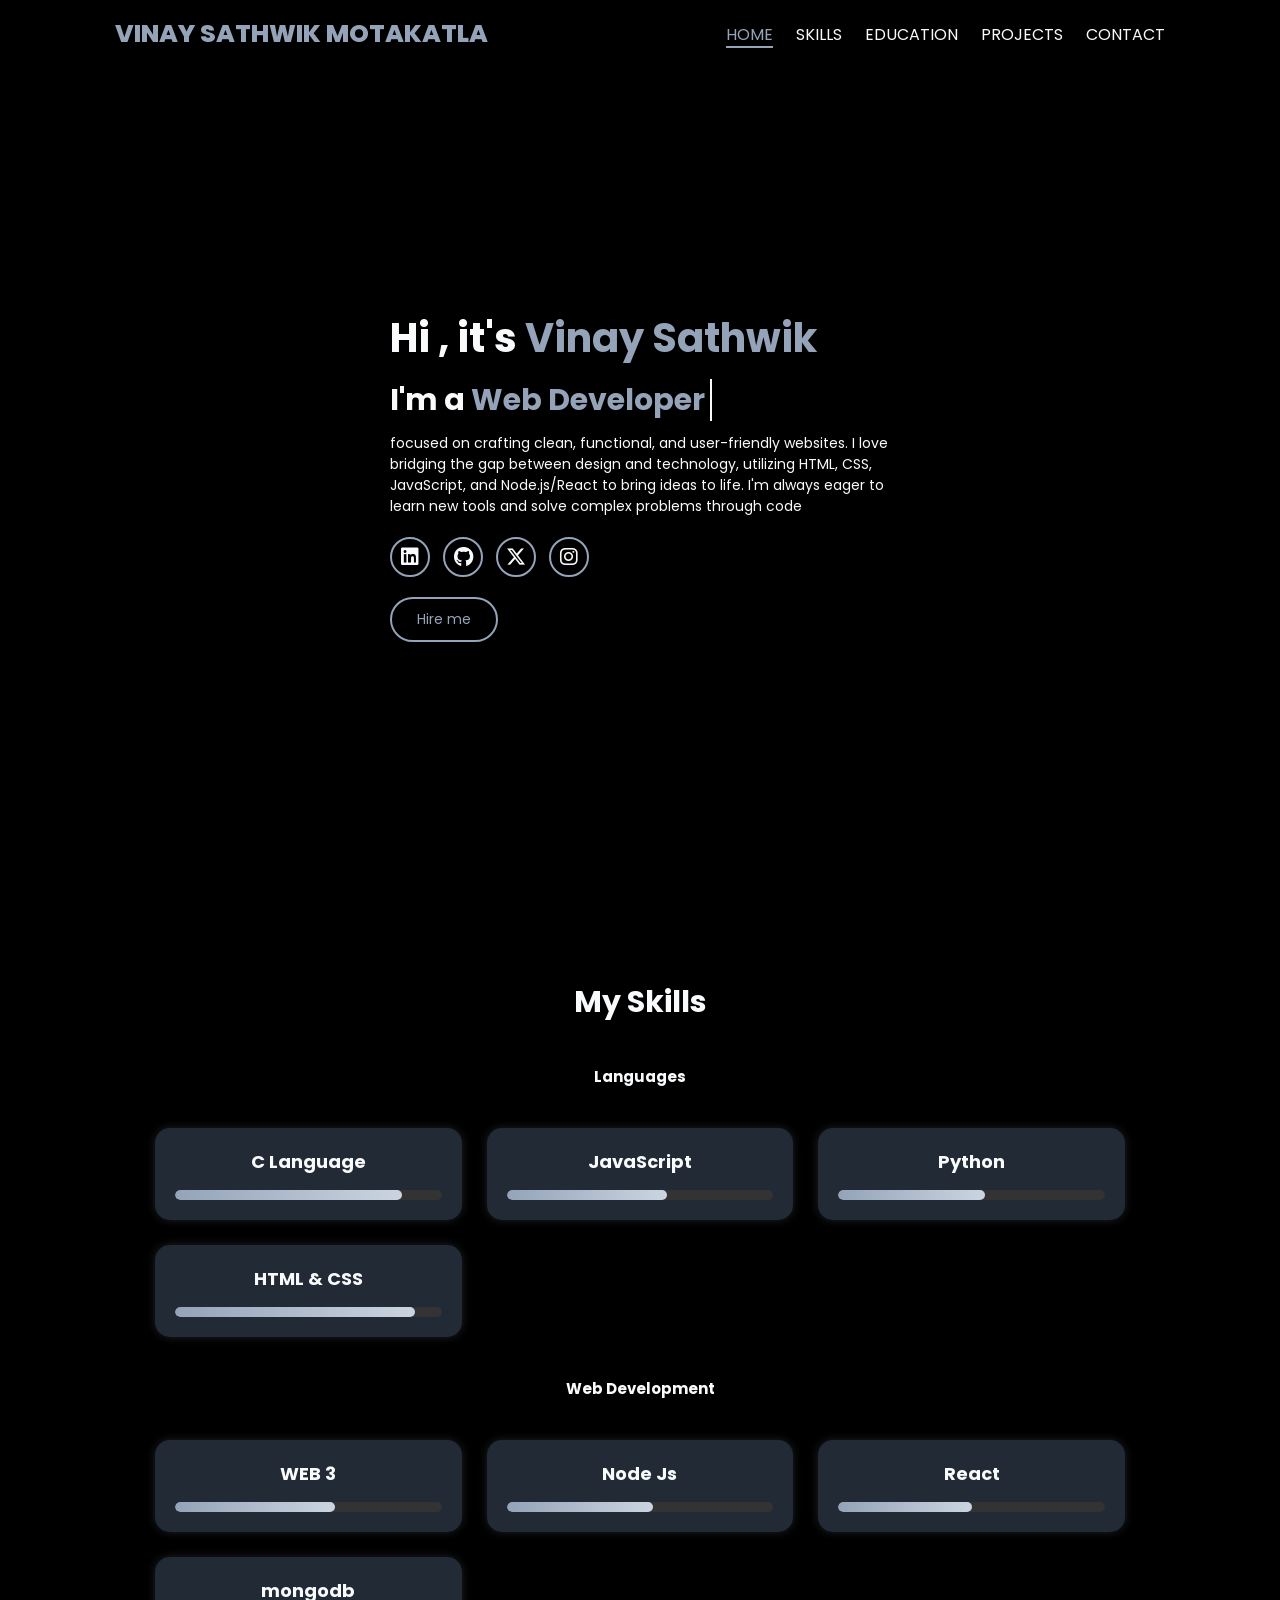
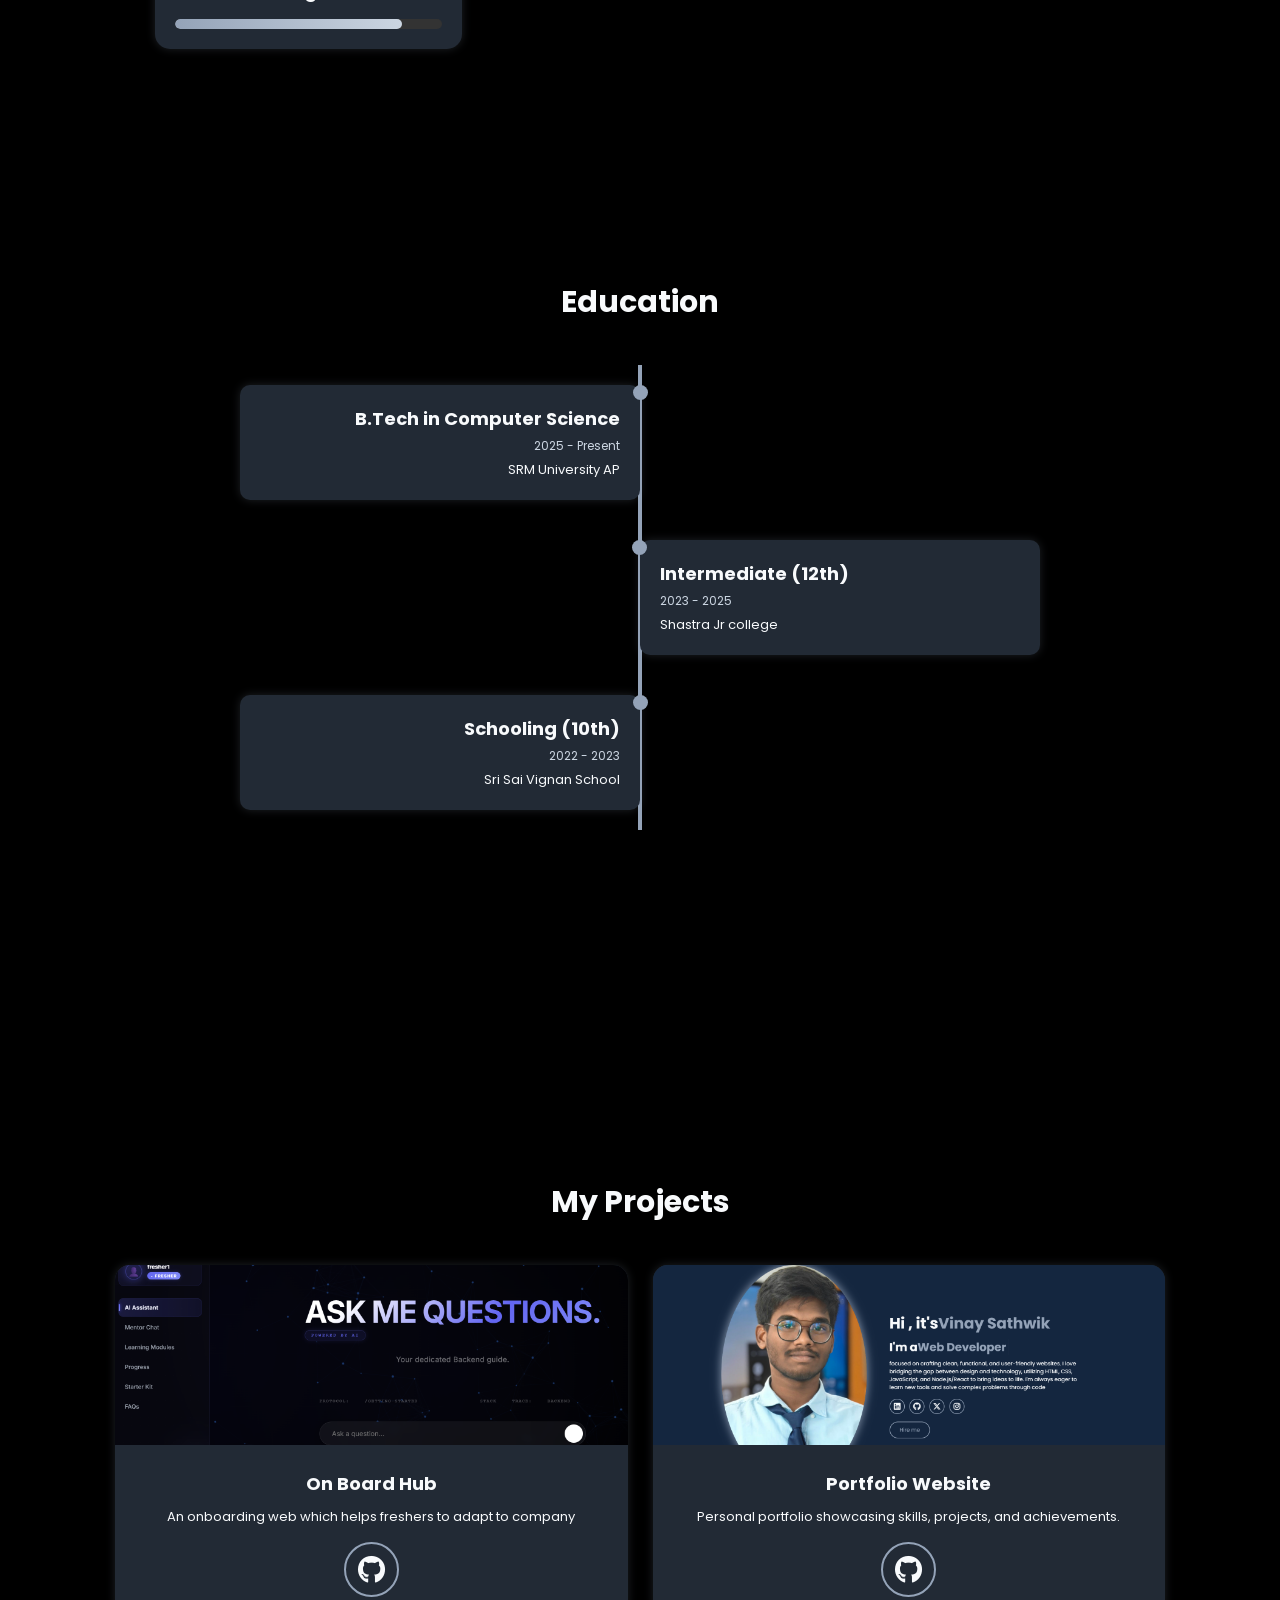
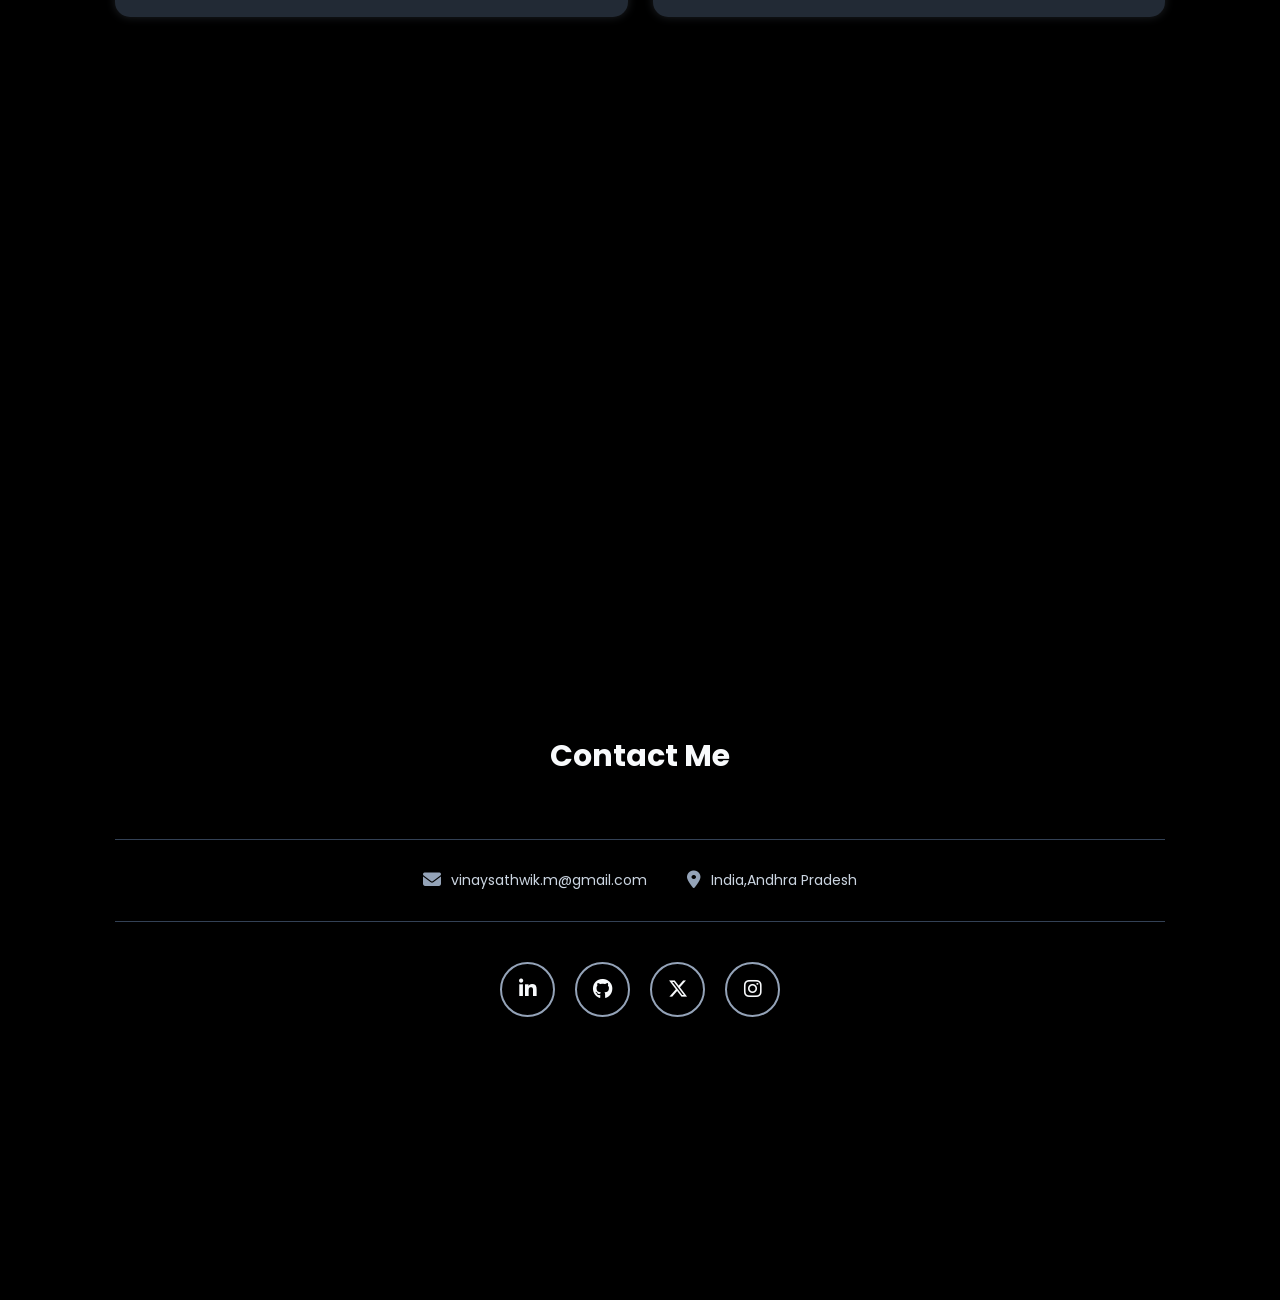
==== commit 9b8f5901: "removed photo" ====
--- a/home.html
+++ b/home.html
@@ -2,22 +2,13 @@
 <html lang="en">
 
 <head>
-    <script src="http://localhost:3000/pulsecheck.js" async></script>
-<script>
-  window.addEventListener('load', function() {
-    PulseCheck.init({
-      apiKey: "proj_demo_key_12345",
-      threshold: 200   // flag anything slower than 200ms
-    });
-  });
-</script>
     <meta charset="UTF-8">
     <meta name="viewport" content="width=device-width">
     <link href="https://fonts.googleapis.com/css2?family=Poppins:wght@300;400;500;600;700;800&display=swap"
         rel="stylesheet">
     <link rel="stylesheet" href="style.css">
     <link rel="stylesheet" href="https://cdnjs.cloudflare.com/ajax/libs/font-awesome/6.5.1/css/all.min.css">
-    <title>VINAYSATHWIK_portfolio</title>
+    <title>VINAYSATHWIK</title>
 </head>
 
 <body>
@@ -33,9 +24,6 @@
         </nav>
     </header>
     <section class="home" id="home">
-        <div class="home-img">
-            <img class="img" src="PASS.jpeg" alt="">
-        </div>
         <div class="home-content">
             <h1>Hi , it's <span>Vinay Sathwik</span></h1>
             <h3 class="typing-text">I'm a <span></spa></h3>
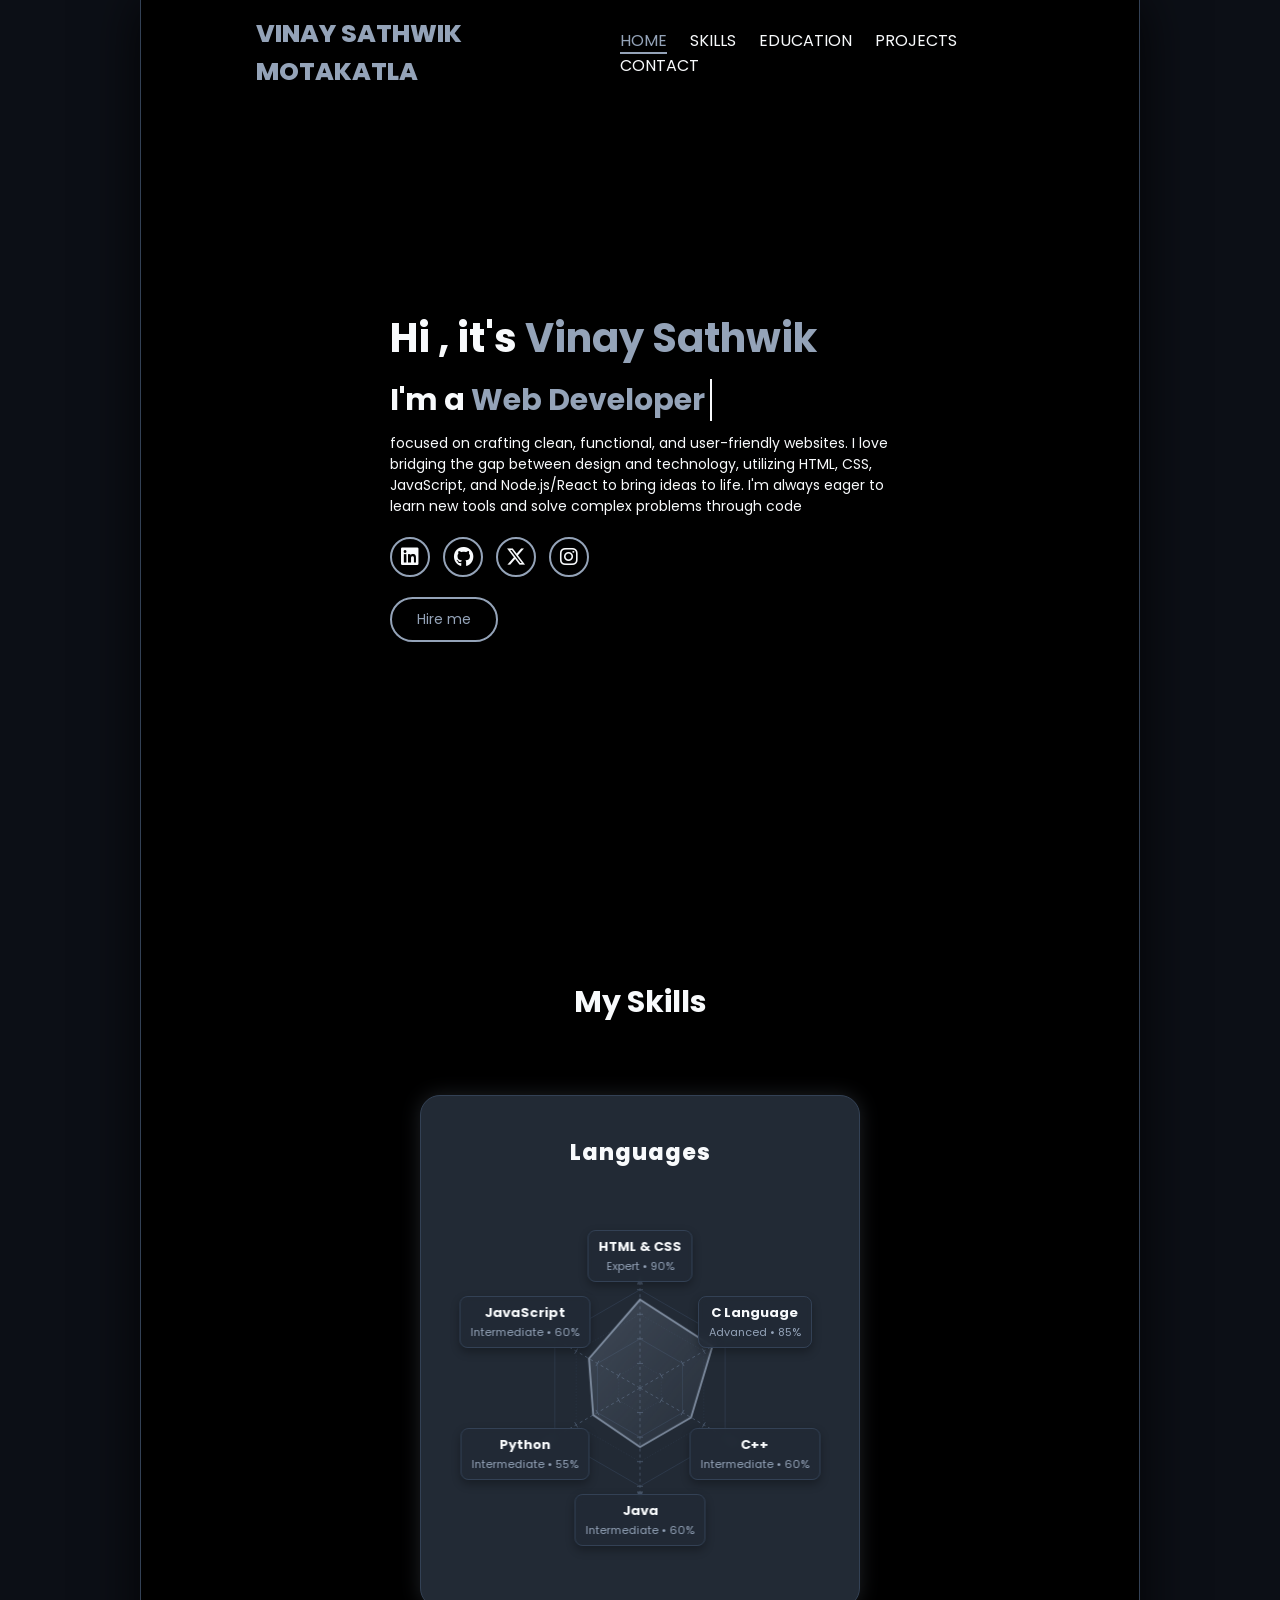
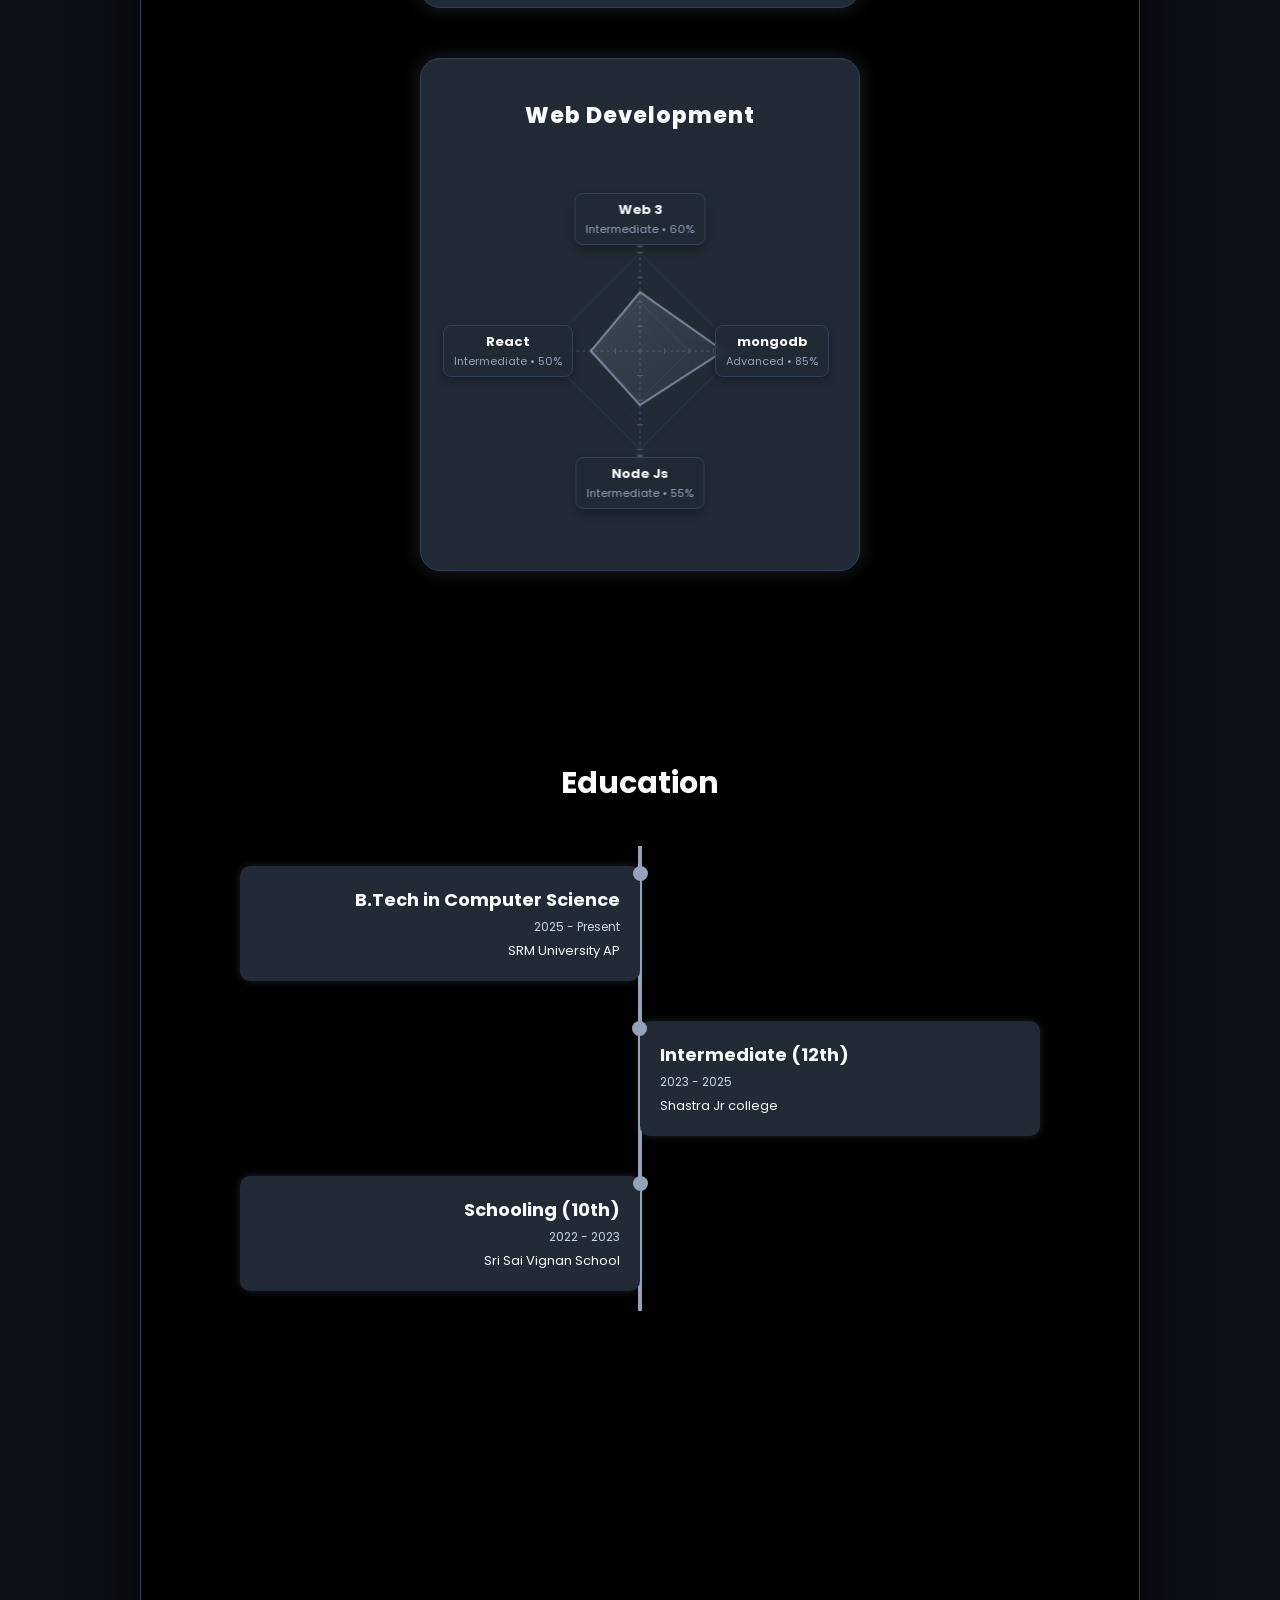
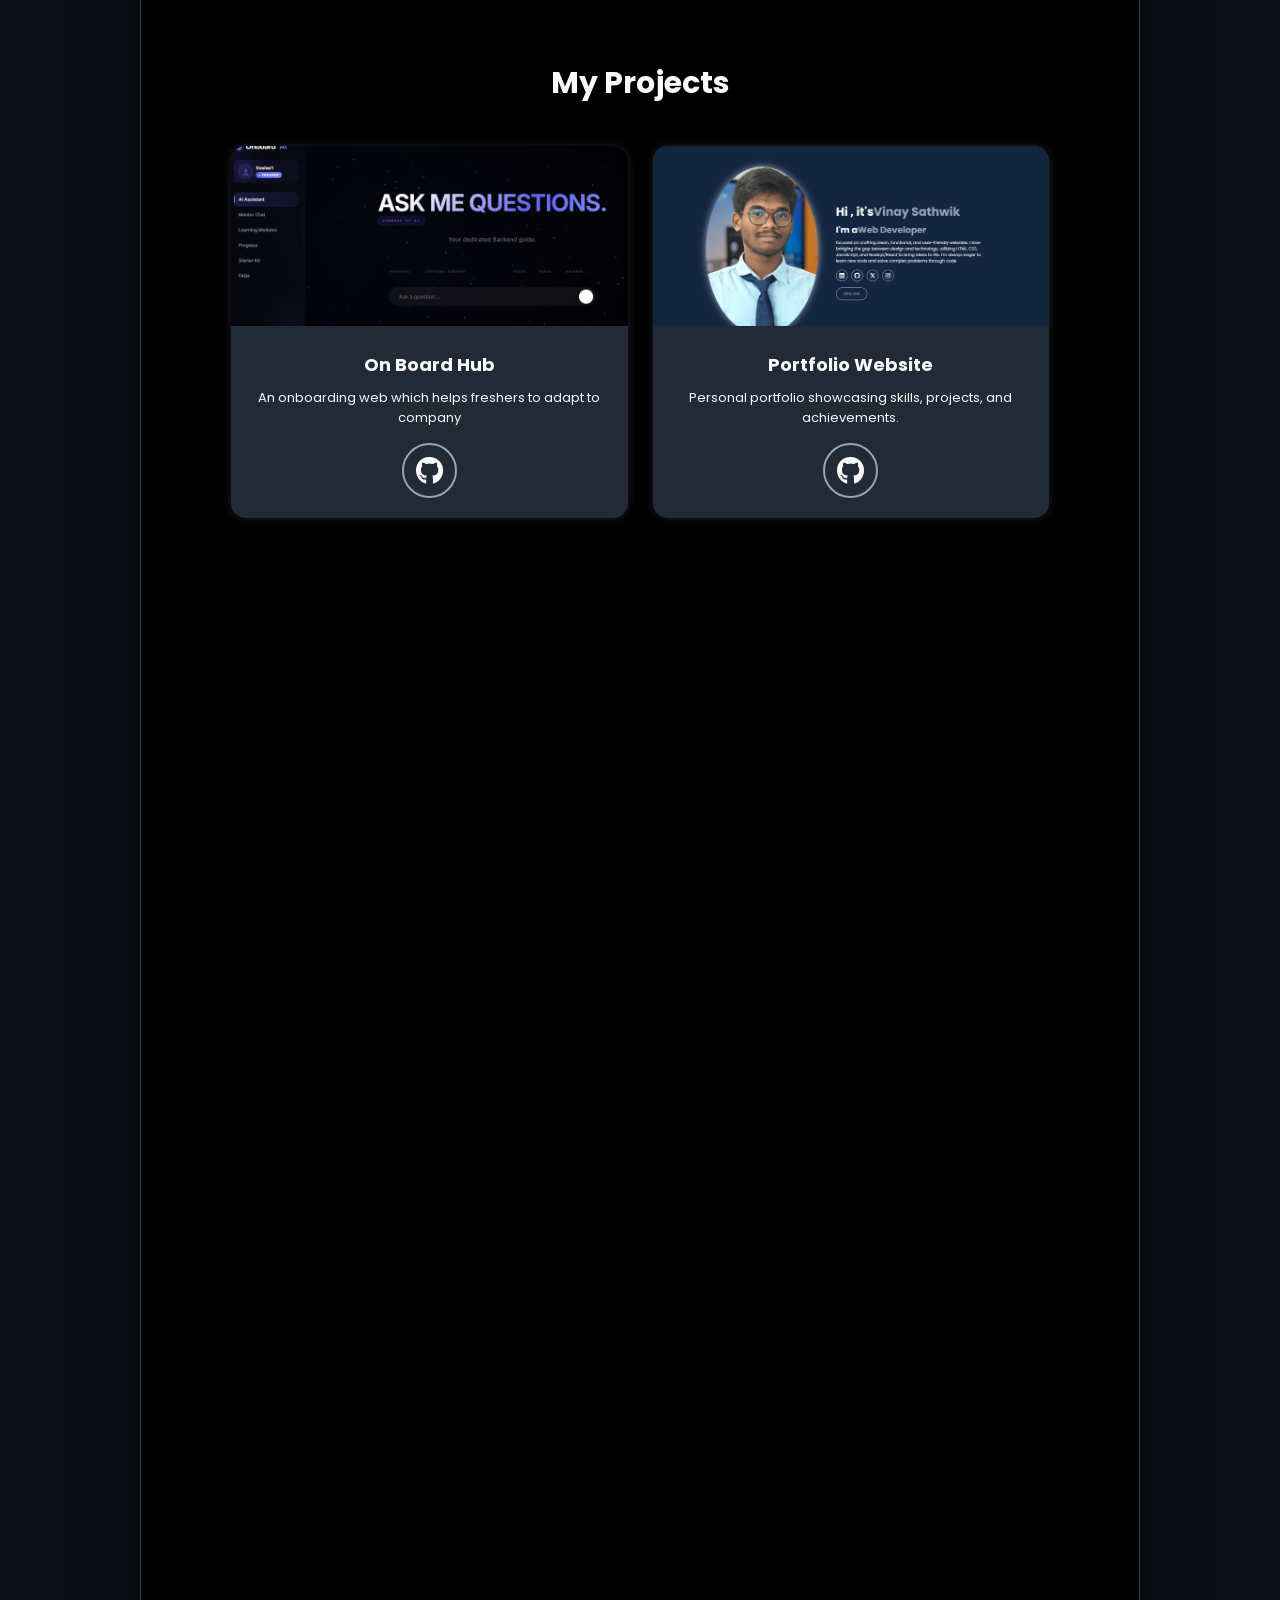
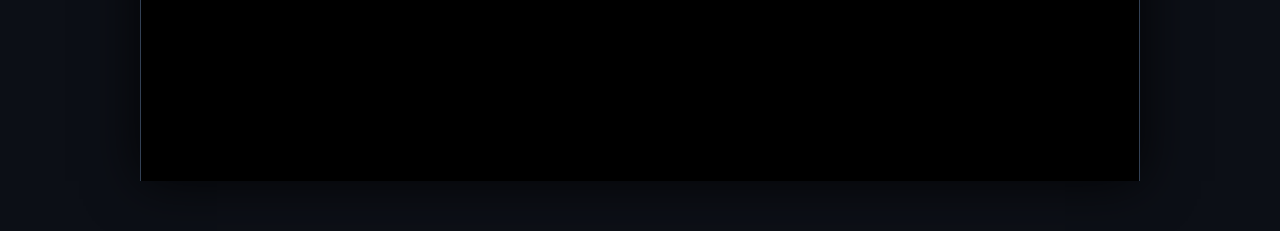
==== commit 6fb5ebca: "changed skill design" ====
--- a/home.html
+++ b/home.html
@@ -41,69 +41,31 @@
     </section>
     <section class="skills animate-on-scroll" id="skills">
         <h1 class="heading">My Skills</h1>
-        <h1>Languages</h1>
-        <div class="skills-container">
-
-            <div class="skill-card">
-                <h3>C Language</h3>
-                <div class="progress-bar">
-                    <div class="progress" style="width: 85%;"></div>
-                </div>
-            </div>
-
-            <div class="skill-card">
-                <h3>JavaScript</h3>
-                <div class="progress-bar">
-                    <div class="progress" style="width: 60%;"></div>
-                </div>
-            </div>
-
-            <div class="skill-card">
-                <h3>Python</h3>
-                <div class="progress-bar">
-                    <div class="progress" style="width: 55%;"></div>
-                </div>
-            </div>
-
-            <div class="skill-card">
-                <h3>HTML & CSS</h3>
-                <div class="progress-bar">
-                    <div class="progress" style="width: 90%;"></div>
-                </div>
-            </div>
-
-        </div>
-        <h1>Web Development</h1>
-        <div class="skills-container">
-
-            <div class="skill-card">
-                <h3>WEB 3</h3>
-                <div class="progress-bar">
-                    <div class="progress" style="width: 60%;"></div>
-                </div>
-            </div>
-
-            <div class="skill-card">
-                <h3>Node Js</h3>
-                <div class="progress-bar">
-                    <div class="progress" style="width: 55%;"></div>
-                </div>
-            </div>
-
-            <div class="skill-card">
-                <h3>React</h3>
-                <div class="progress-bar">
-                    <div class="progress" style="width: 50%;"></div>
-                </div>
-            </div>
-
-            <div class="skill-card">
-                <h3>mongodb</h3>
-                <div class="progress-bar">
-                    <div class="progress" style="width: 85%;"></div>
-                </div>
-            </div>
-
+        <div class="skills-wrapper">
+            <!-- Languages Radar Chart -->
+            <div class="radar-wrapper animate-on-scroll">
+                <h2 class="radar-title">Languages</h2>
+                <div class="radar-chart-container">
+                    <div class="skill-item" data-name="HTML & CSS" data-value="90" data-level="Expert"></div>
+                    <div class="skill-item" data-name="C Language" data-value="85" data-level="Advanced"></div>
+                    <div class="skill-item" data-name="C++" data-value="60" data-level="Intermediate"></div>
+                    <div class="skill-item" data-name="Java" data-value="60" data-level="Intermediate"></div>
+                    <div class="skill-item" data-name="Python" data-value="55" data-level="Intermediate"></div>
+                    <div class="skill-item" data-name="JavaScript" data-value="60" data-level="Intermediate"></div>
+                </div>
+            </div>
+        
+
+            <!-- Web Development Radar Chart -->
+            <div class="radar-wrapper animate-on-scroll">
+                <h2 class="radar-title">Web Development</h2>
+                <div class="radar-chart-container">
+                    <div class="skill-item" data-name="Web 3" data-value="60" data-level="Intermediate"></div>
+                    <div class="skill-item" data-name="mongodb" data-value="85" data-level="Advanced"></div>
+                    <div class="skill-item" data-name="Node Js" data-value="55" data-level="Intermediate"></div>
+                    <div class="skill-item" data-name="React" data-value="50" data-level="Intermediate"></div>
+                </div>
+            </div>
         </div>
     </section>
     <section class="education animate-on-scroll" id="education">
@@ -189,6 +151,142 @@
         </div>
     </section>
     <script>
+        // Dynamic Radar Chart Generator
+        document.addEventListener("DOMContentLoaded", () => {
+            const charts = document.querySelectorAll(".radar-chart-container");
+            charts.forEach(container => {
+                // Find all skill items
+                const skillItems = container.querySelectorAll(".skill-item");
+                const skills = Array.from(skillItems).map(item => ({
+                    name: item.getAttribute("data-name"),
+                    value: parseInt(item.getAttribute("data-value"), 10),
+                    level: item.getAttribute("data-level")
+                }));
+                
+                const N = skills.length;
+                if (N === 0) return;
+                
+                // SVG dimensions & grid radius configuration
+                const size = 500;
+                const xc = 250;
+                const yc = 250;
+                const R = 130;
+                const R_ext = R + 15;
+                const R_label = R + 45;
+                
+                // Compute mathematical angles for N vertices (diamond, pentagon, hexagon etc.)
+                const angles = [];
+                for (let i = 0; i < N; i++) {
+                    angles.push((2 * Math.PI * i) / N - Math.PI / 2);
+                }
+                
+                // Build dynamic SVG contents (using subtle, muted slate colors)
+                let svgContent = `
+                    <defs>
+                        <linearGradient id="poly-grad-muted" x1="0%" y1="0%" x2="100%" y2="100%">
+                            <stop offset="0%" stop-color="rgba(148, 163, 184, 0.25)" />
+                            <stop offset="100%" stop-color="rgba(148, 163, 184, 0.05)" />
+                        </linearGradient>
+                    </defs>
+                `;
+                
+                // Grid levels (25%, 50%, 75%, 100%)
+                const levels = [0.25, 0.50, 0.75, 1.0];
+                levels.forEach(L => {
+                    const points = [];
+                    for (let i = 0; i < N; i++) {
+                        const x = xc + (R * L) * Math.cos(angles[i]);
+                        const y = yc + (R * L) * Math.sin(angles[i]);
+                        points.push(`${x.toFixed(1)},${y.toFixed(1)}`);
+                    }
+                    const isDashed = (L === 0.25 || L === 0.75) ? 'stroke-dasharray="2,2" stroke-opacity="0.4"' : 'stroke-opacity="0.7"';
+                    svgContent += `<polygon points="${points.join(" ")}" fill="none" stroke="var(--border-color)" stroke-width="1.2" ${isDashed} />`;
+                });
+                
+                // Axes lines, tick marks, and arrowheads
+                for (let i = 0; i < N; i++) {
+                    const angle = angles[i];
+                    const cos = Math.cos(angle);
+                    const sin = Math.sin(angle);
+                    
+                    // Radial axis line
+                    const x_end = xc + R_ext * cos;
+                    const y_end = yc + R_ext * sin;
+                    svgContent += `<line x1="${xc}" y1="${yc}" x2="${x_end.toFixed(1)}" y2="${y_end.toFixed(1)}" stroke="#475569" stroke-width="1.2" stroke-dasharray="4,4" />`;
+                    
+                    // Perpendicular ticks along the axis at 25%, 50%, 75%, 100%
+                    levels.forEach(L => {
+                        const d = R * L;
+                        const tx = xc + d * cos;
+                        const ty = yc + d * sin;
+                        const tickLen = 4;
+                        const x1 = tx - sin * tickLen;
+                        const y1 = ty + cos * tickLen;
+                        const x2 = tx + sin * tickLen;
+                        const y2 = ty - cos * tickLen;
+                        svgContent += `<line x1="${x1.toFixed(1)}" y1="${y1.toFixed(1)}" x2="${x2.toFixed(1)}" y2="${y2.toFixed(1)}" stroke="#475569" stroke-width="1.2" />`;
+                    });
+                    
+                    // Arrowhead pointing outwards at the tip of the axis
+                    const arrowLength = 8;
+                    const arrowWidth = 4;
+                    const x_arrow = xc + (R_ext + 5) * cos;
+                    const y_arrow = yc + (R_ext + 5) * sin;
+                    const px = -sin * arrowWidth;
+                    const py = cos * arrowWidth;
+                    const pt1_x = x_end - cos * arrowLength + px;
+                    const pt1_y = y_end - sin * arrowLength + py;
+                    const pt2_x = x_end - cos * arrowLength - px;
+                    const pt2_y = y_end - sin * arrowLength - py;
+                    
+                    svgContent += `<polygon points="${x_arrow.toFixed(1)},${y_arrow.toFixed(1)} ${pt1_x.toFixed(1)},${pt1_y.toFixed(1)} ${pt2_x.toFixed(1)},${pt2_y.toFixed(1)}" fill="#475569" />`;
+                }
+                
+                // Muted values polygon
+                const valPoints = [];
+                for (let i = 0; i < N; i++) {
+                    const val = skills[i].value;
+                    const angle = angles[i];
+                    const x = xc + (R * (val / 100)) * Math.cos(angle);
+                    const y = yc + (R * (val / 100)) * Math.sin(angle);
+                    valPoints.push(`${x.toFixed(1)},${y.toFixed(1)}`);
+                }
+                
+                svgContent += `<polygon points="${valPoints.join(" ")}" fill="url(#poly-grad-muted)" stroke="rgba(148, 163, 184, 0.8)" stroke-width="2.5" class="radar-poly" />`;
+                
+                // Create SVG node
+                const svg = document.createElementNS("http://www.w3.org/2000/svg", "svg");
+                svg.setAttribute("viewBox", "0 0 500 500");
+                svg.setAttribute("class", "radar-chart");
+                svg.innerHTML = svgContent;
+                
+                container.appendChild(svg);
+                
+                // Dynamic labels positioned centered around the outer perimeter of the SVG
+                skills.forEach((skill, i) => {
+                    const angle = angles[i];
+                    const x_label = xc + R_label * Math.cos(angle);
+                    const y_label = yc + R_label * Math.sin(angle);
+                    
+                    const leftPct = (x_label / size) * 100;
+                    const topPct = (y_label / size) * 100;
+                    
+                    const labelDiv = document.createElement("div");
+                    labelDiv.className = "skill-label";
+                    labelDiv.style.left = `${leftPct.toFixed(1)}%`;
+                    labelDiv.style.top = `${topPct.toFixed(1)}%`;
+                    labelDiv.style.transform = "translate(-50%, -50%)";
+                    
+                    labelDiv.innerHTML = `
+                        <h4>${skill.name}</h4>
+                        <p>${skill.level} • ${skill.value}%</p>
+                    `;
+                    
+                    container.appendChild(labelDiv);
+                });
+            });
+        });
+
         // Scroll reveal animations
         const observer = new IntersectionObserver((entries) => {
             entries.forEach((entry) => {
--- a/style.css
+++ b/style.css
@@ -23,6 +23,7 @@
 html {
     font-size: 62.5%;
     scroll-behavior: smooth;
+    background-color: #0c0f16; /* Deep dark background visible on desktop sides */
 }
 
 body {
@@ -253,55 +254,103 @@
 }
 
 /* SKILLS DETAILS */
-.skills-container {
-    display: grid;
-    grid-template-columns: repeat(auto-fit, minmax(250px, 1fr));
-    gap: 2.5rem;
-    padding: 4rem;
-}
-
-.skill-card {
+.skills-wrapper {
+    display: flex;
+    justify-content: center;
+    align-items: center;
+    gap: 5rem;
+    flex-wrap: wrap;
+    padding: 3rem 0;
+}
+
+.radar-wrapper {
     background: var(--second-bg-color);
-    padding: 2rem;
-    border-radius: 1.5rem;
+    border-radius: 2rem;
+    padding: 4rem 3rem 3rem;
+    box-shadow: 0 0 20px var(--card-glow);
+    display: flex;
+    flex-direction: column;
+    align-items: center;
+    width: 440px;
+    max-width: 100%;
     transition: 0.3s ease;
-    box-shadow: 0 0 10px var(--card-glow);
-    position: relative;
-    overflow: hidden;
+    border: 1px solid var(--border-color);
     opacity: 0;
     transform: translateY(30px);
     animation: fadeUp 1s ease forwards;
 }
 
-.skill-card:hover {
-    transform: translateY(-10px) scale(1.03);
-    box-shadow: 0 0 25px var(--glow-color);
-}
-
-.skill-card h3 {
-    font-size: 1.8rem;
-    margin-bottom: 1.5rem;
-}
-
-.progress-bar {
+.radar-wrapper:nth-child(1) {
+    animation-delay: 0.2s;
+}
+
+.radar-wrapper:nth-child(2) {
+    animation-delay: 0.4s;
+}
+
+.radar-wrapper:hover {
+    transform: translateY(-8px) scale(1.02);
+    box-shadow: 0 0 30px var(--glow-color);
+}
+
+.radar-title {
+    font-size: 2.2rem;
+    margin-bottom: 3rem;
+    color: var(--text-color);
+    font-weight: 800;
+    letter-spacing: 1px;
+}
+
+.radar-chart-container {
+    position: relative;
     width: 100%;
-    height: 10px;
-    background: #333;
-    border-radius: 10px;
-    overflow: hidden;
-}
-
-.progress {
+    aspect-ratio: 1 / 1;
+    max-width: 380px;
+}
+
+.radar-chart-container svg {
+    width: 100%;
     height: 100%;
-    background: linear-gradient(90deg, var(--main-color), var(--secondary-color));
-    border-radius: 10px;
-    transition: width 1s ease-in-out;
-}
-
-.skill-card:nth-child(1) { animation-delay: 0.2s; }
-.skill-card:nth-child(2) { animation-delay: 0.4s; }
-.skill-card:nth-child(3) { animation-delay: 0.6s; }
-.skill-card:nth-child(4) { animation-delay: 0.8s; }
+    display: block;
+    overflow: visible;
+}
+
+.skill-label {
+    position: absolute;
+    z-index: 2;
+    pointer-events: none;
+    background: rgba(34, 42, 53, 0.85); /* Matches var(--second-bg-color) */
+    padding: 0.6rem 1rem;
+    border-radius: 0.8rem;
+    border: 1px solid var(--border-color);
+    box-shadow: 0 4px 10px rgba(0, 0, 0, 0.3);
+    backdrop-filter: blur(4px);
+    transition: all 0.3s ease;
+}
+
+.skill-label h4 {
+    font-size: 1.3rem;
+    color: var(--text-color);
+    font-weight: 700;
+    margin: 0;
+    white-space: nowrap;
+}
+
+.skill-label p {
+    font-size: 1.1rem;
+    color: var(--main-color);
+    margin: 0.1rem 0 0 0;
+    white-space: nowrap;
+}
+
+
+
+.radar-poly {
+    transform-origin: 250px 250px;
+    animation: zoomInLoad 1.2s cubic-bezier(0.34, 1.56, 0.64, 1) forwards;
+    animation-delay: 0.8s;
+    opacity: 0;
+}
 
 /* EDUCATION DETAILS */
 .timeline {
@@ -616,4 +665,23 @@
     .project-card img {
         height: 150px;
     }
+}
+
+/* DESKTOP CENTERED LAYOUT CONTROLLER */
+@media (min-width: 1201px) {
+    body {
+        max-width: 1000px;
+        margin: 0 auto;
+        box-shadow: 0 0 50px rgba(0, 0, 0, 0.8);
+        border-left: 1px solid var(--border-color);
+        border-right: 1px solid var(--border-color);
+    }
+
+    header {
+        left: 50%;
+        transform: translateX(-50%);
+        max-width: 1000px;
+        border-left: 1px solid var(--border-color);
+        border-right: 1px solid var(--border-color);
+    }
 }
